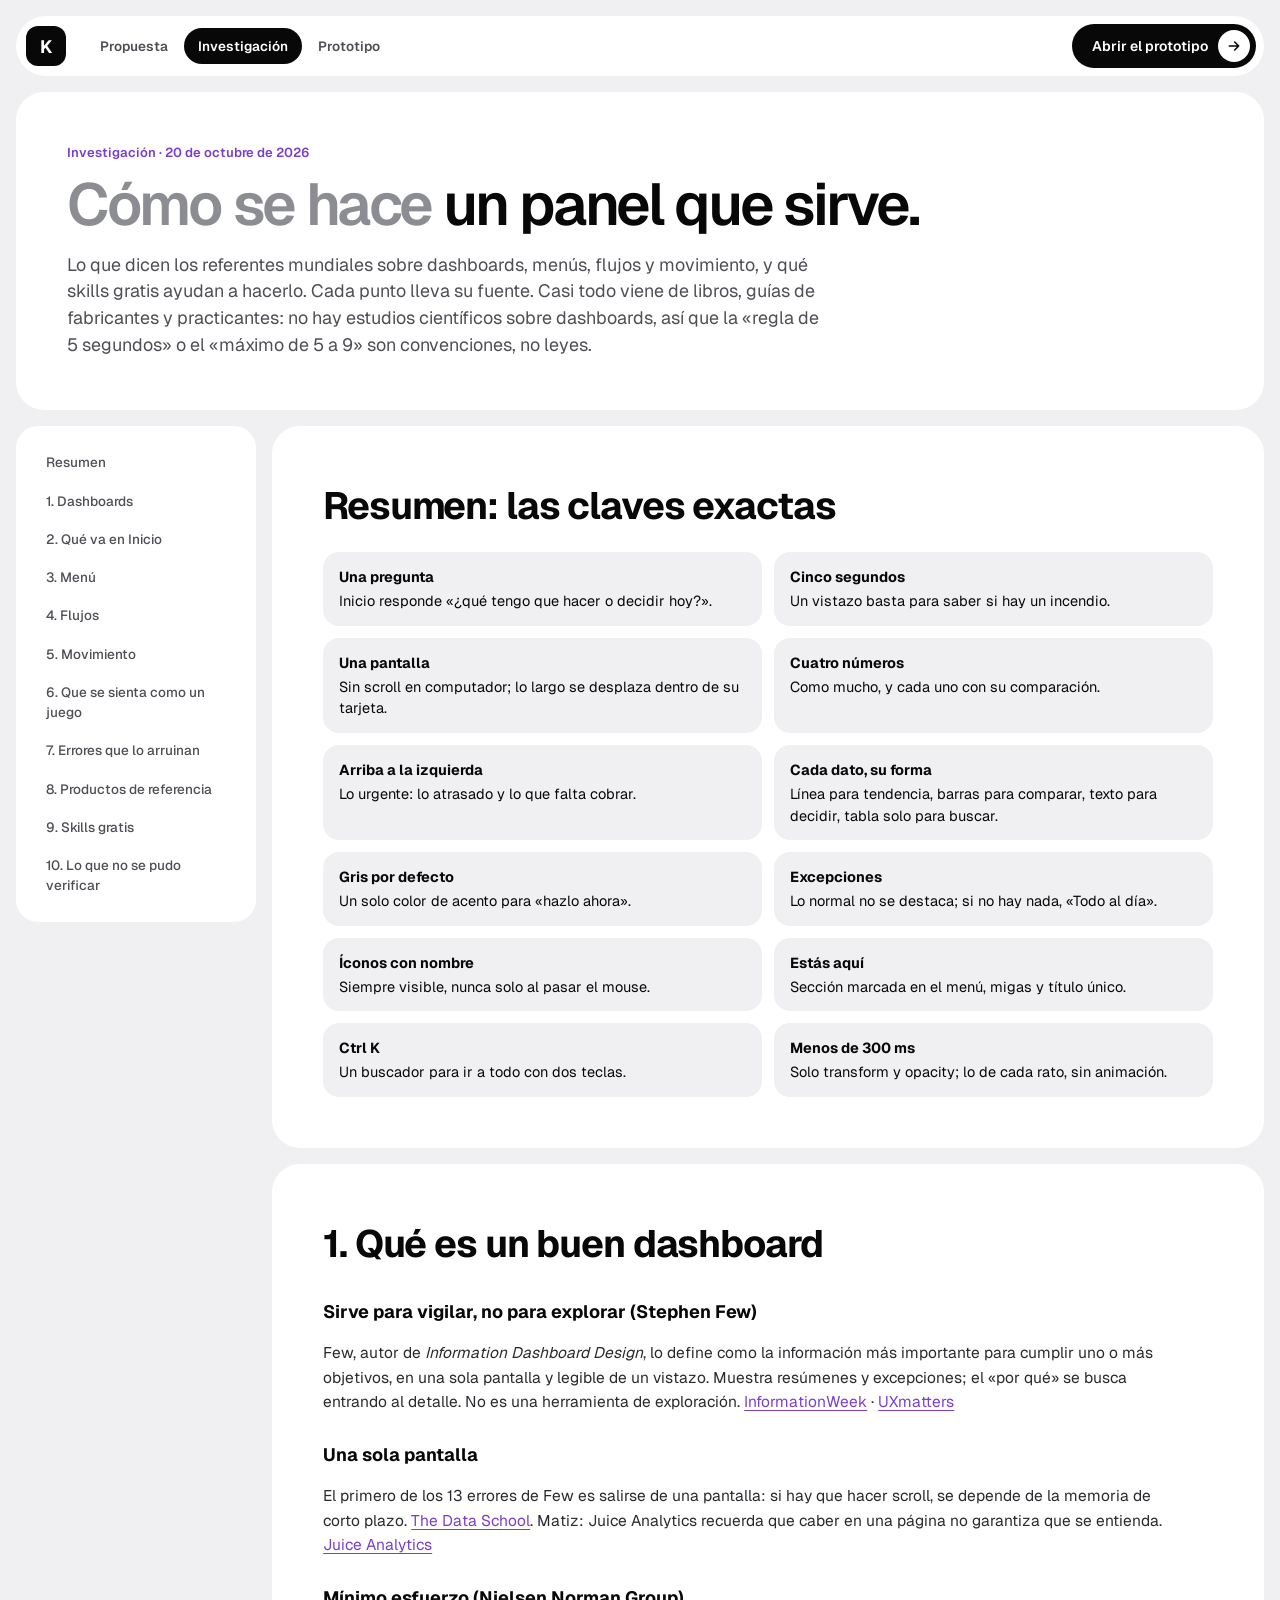
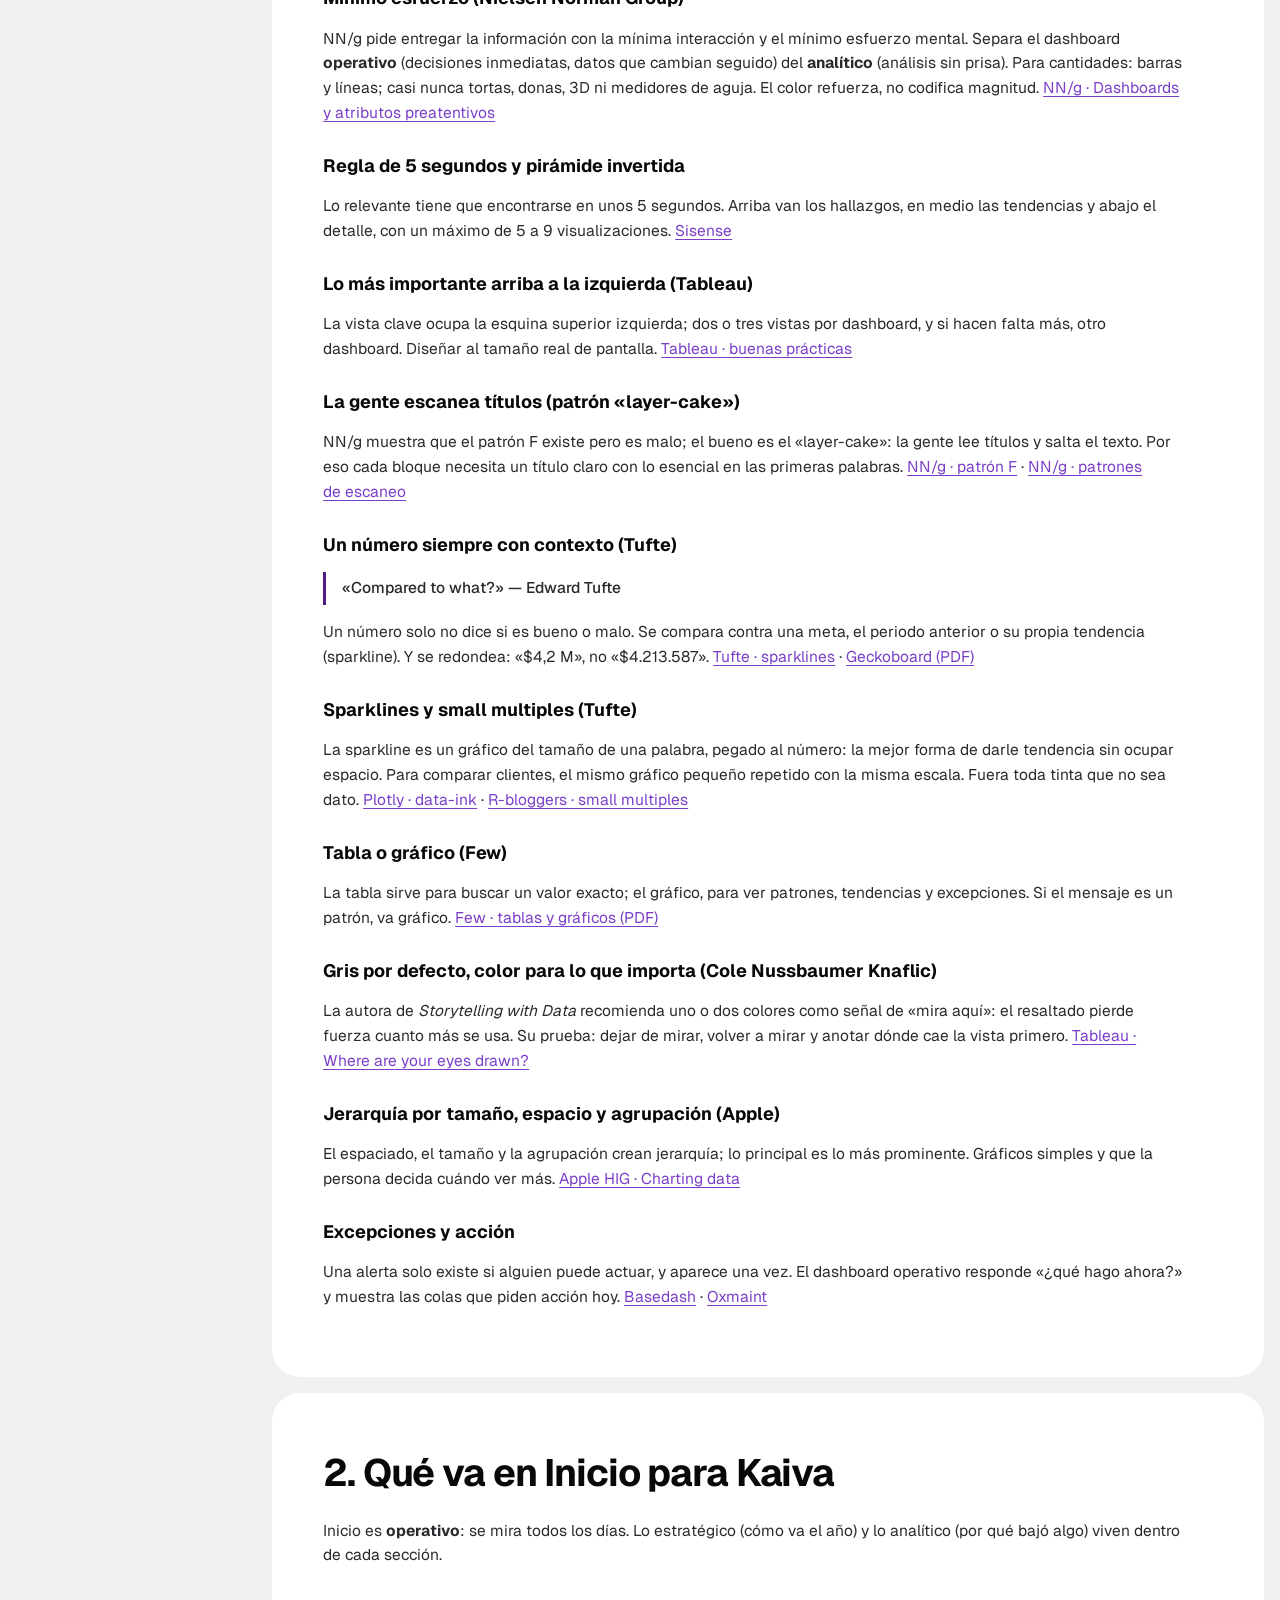
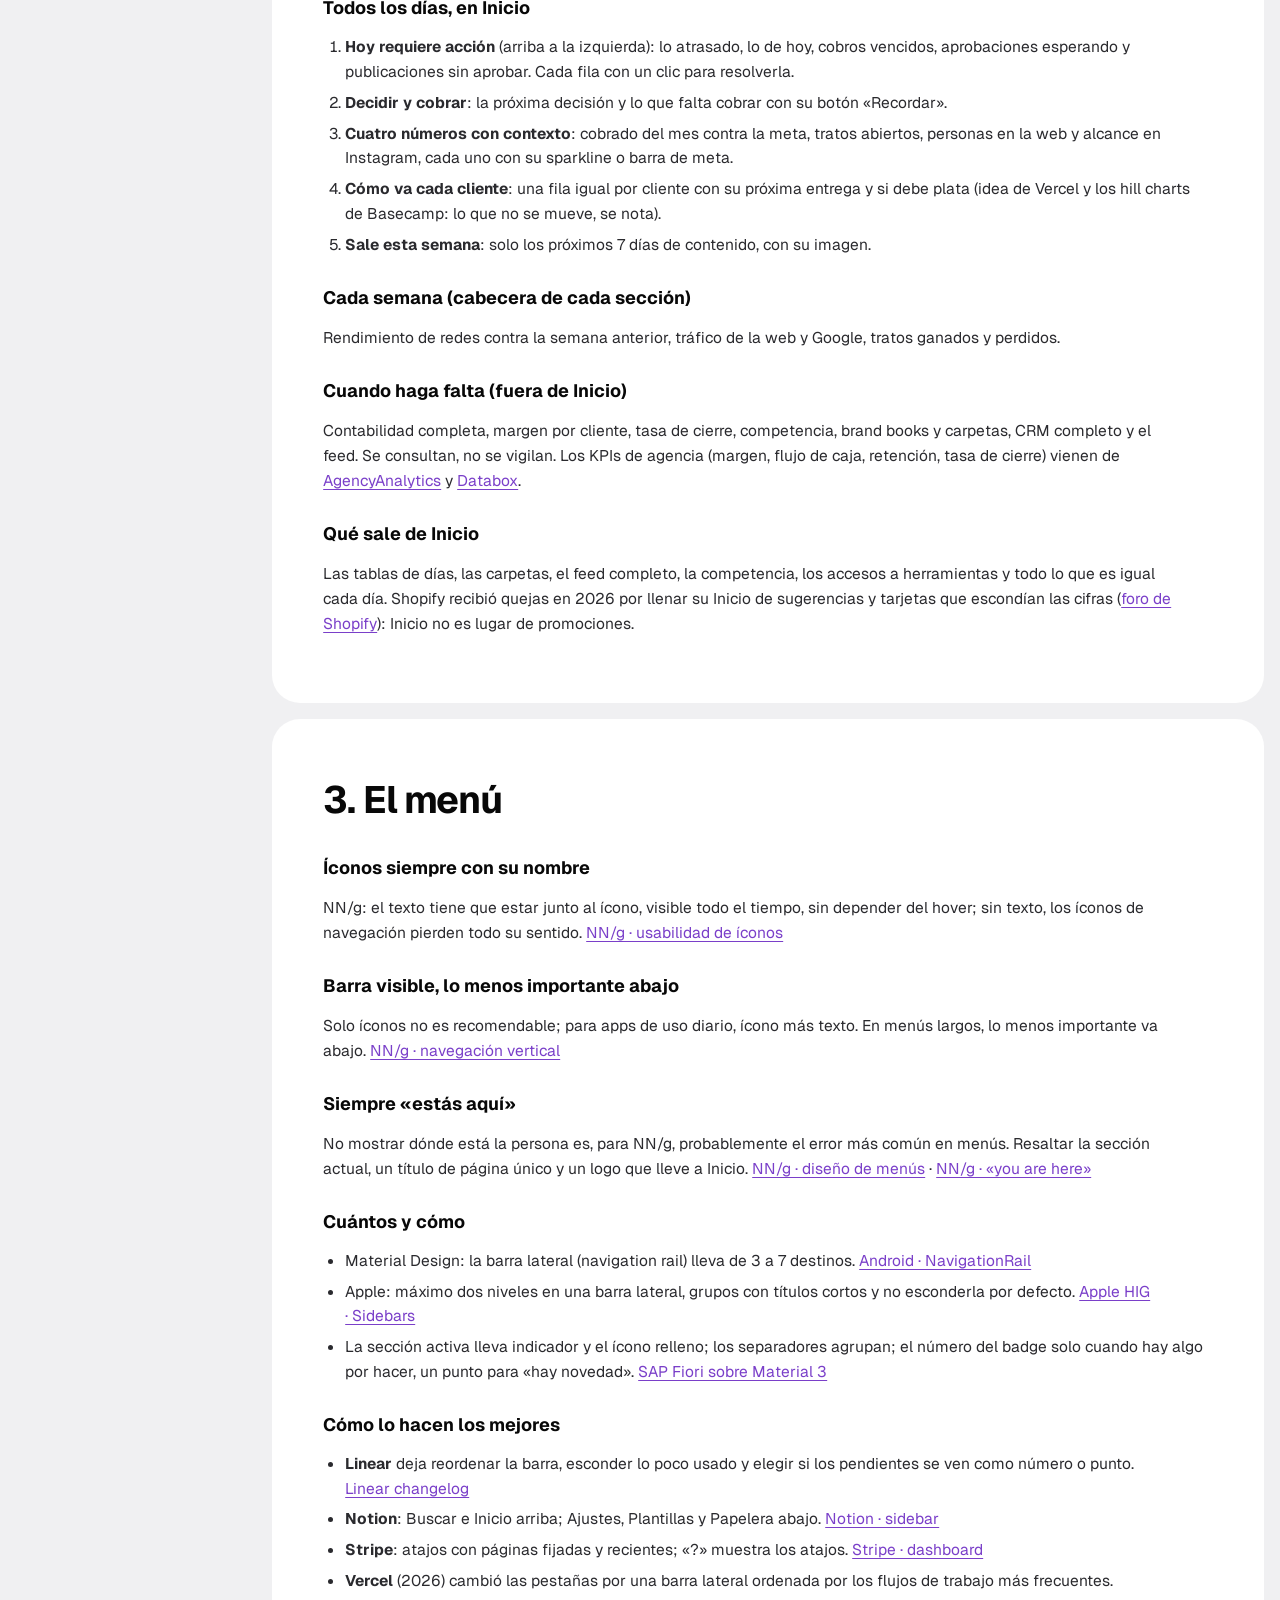
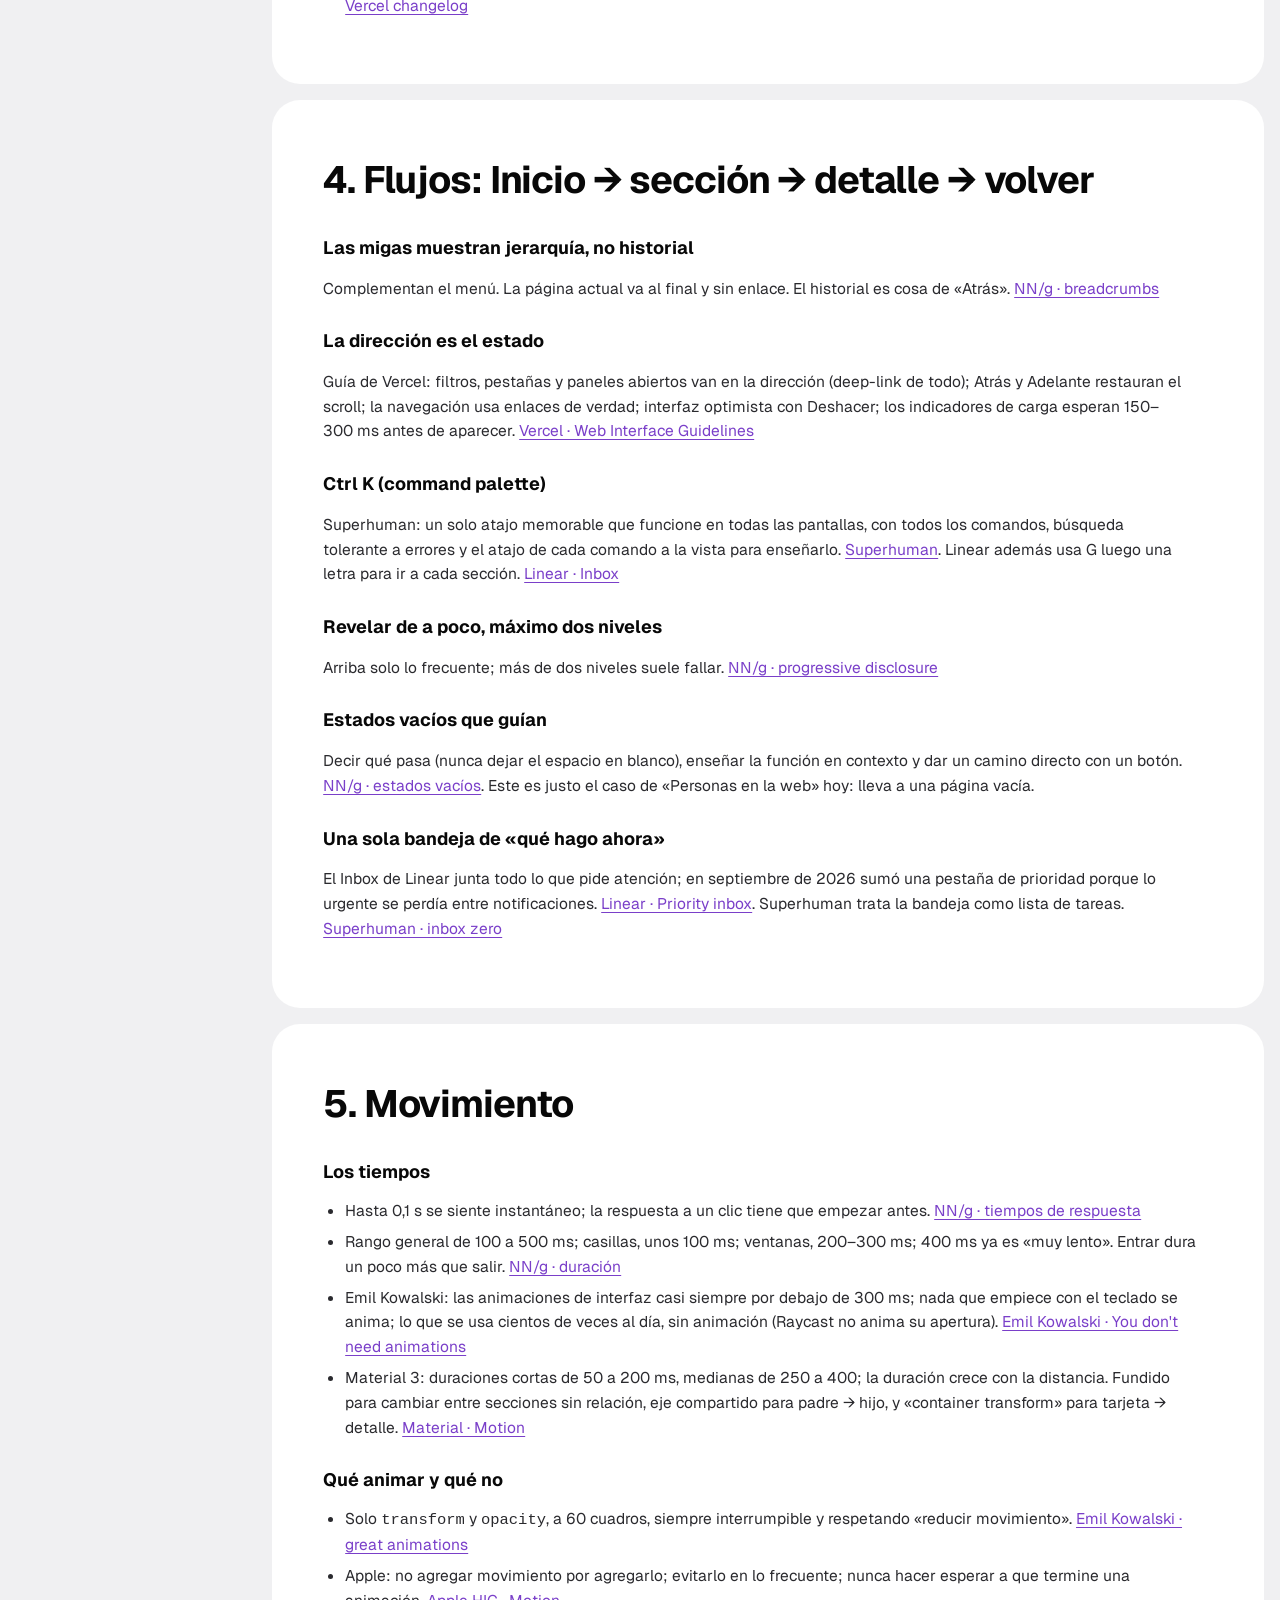
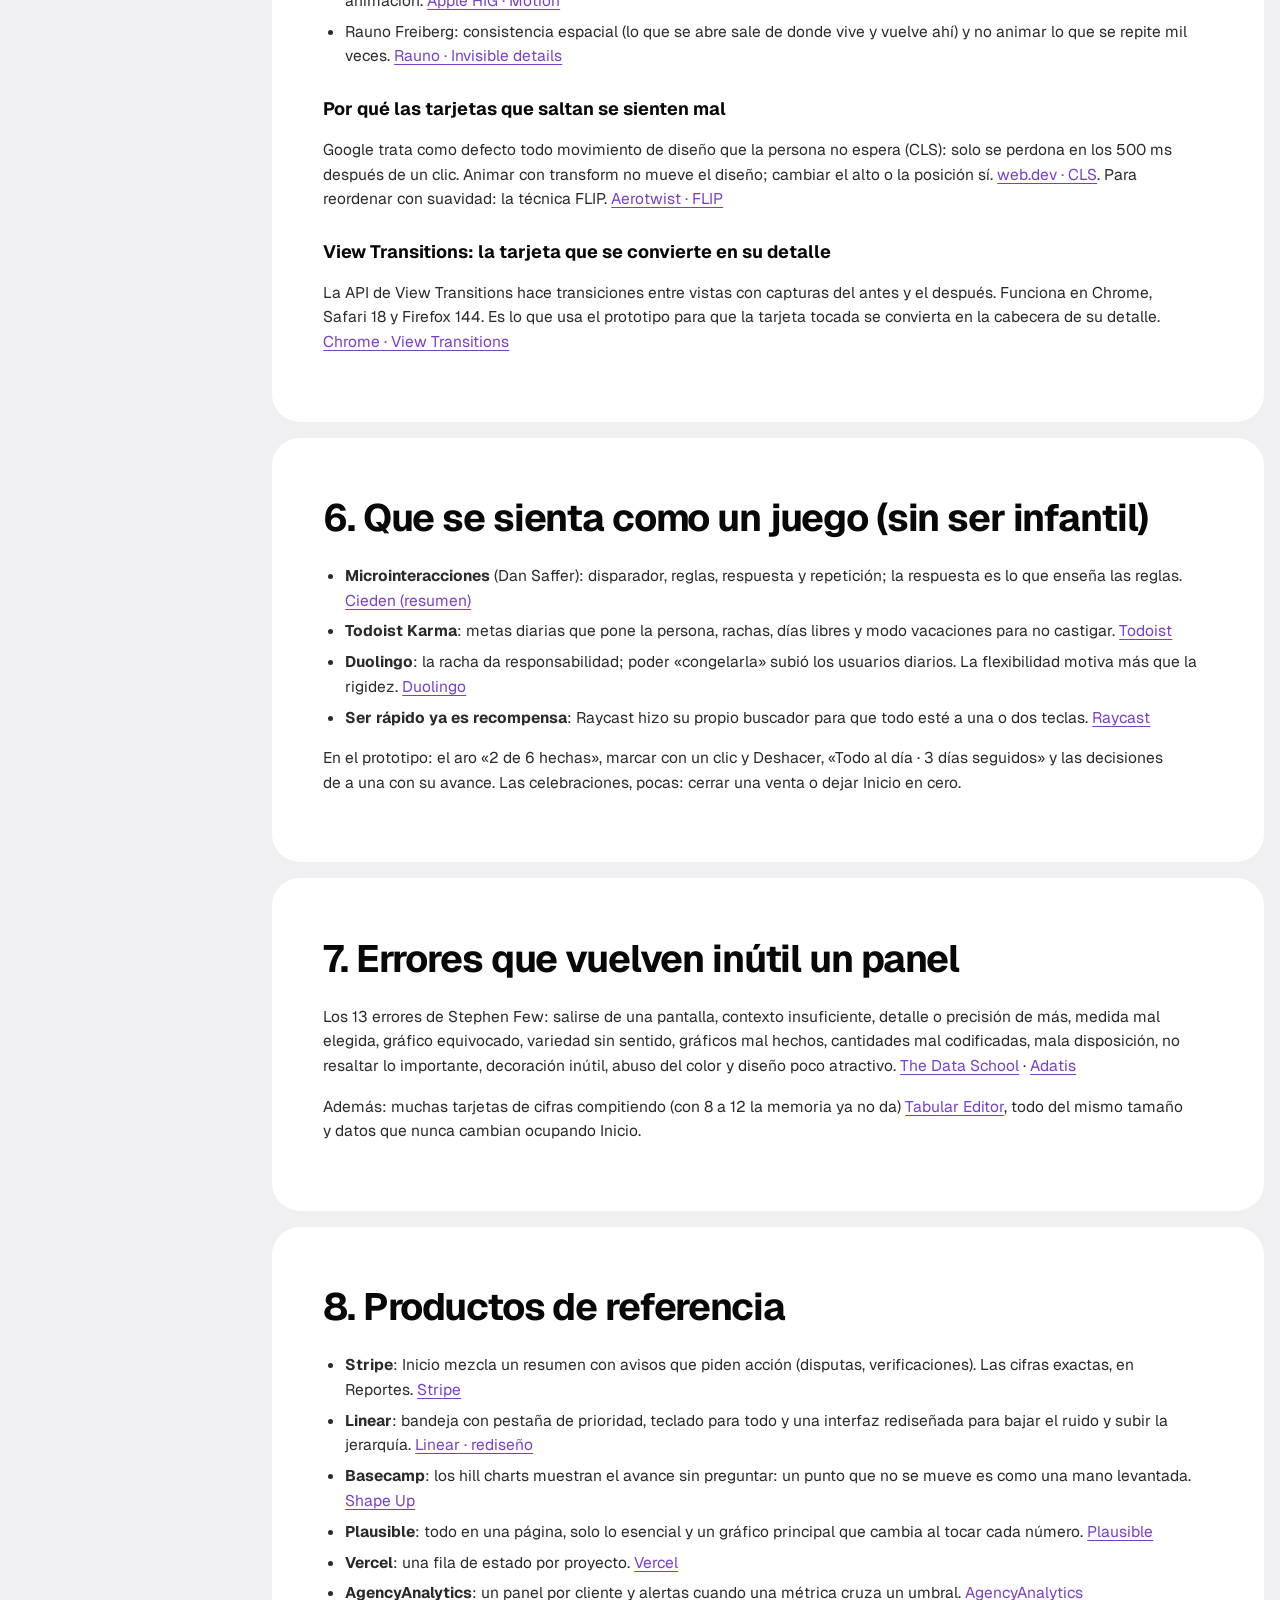
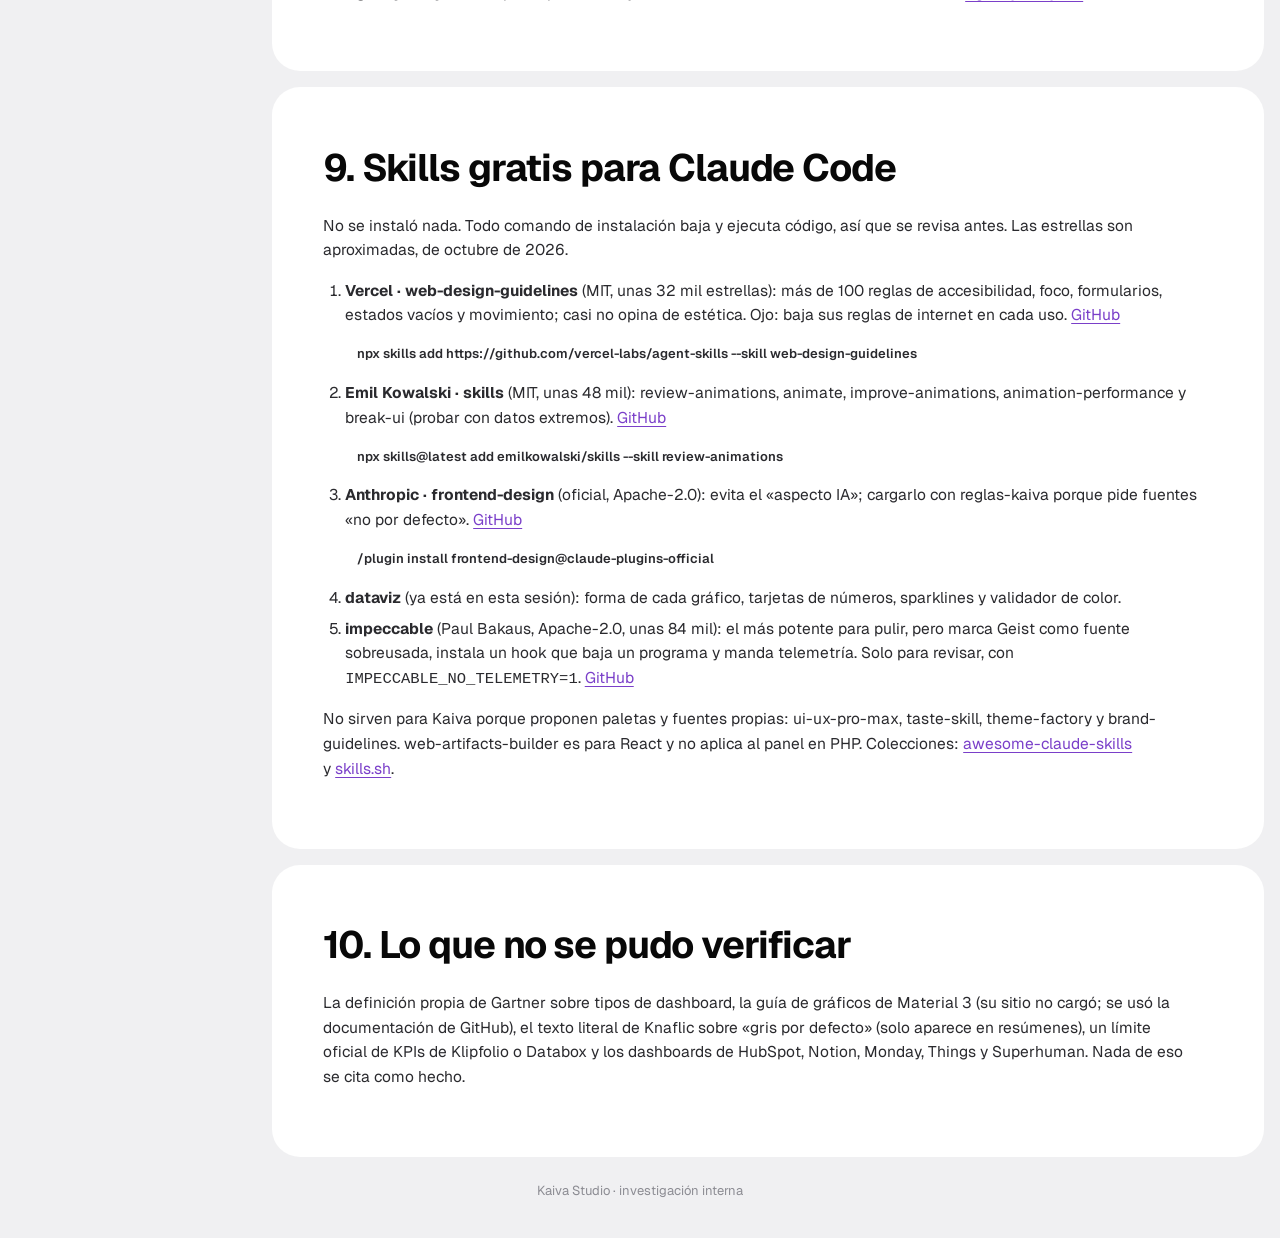
==== investigacion.html @ c80a416e "Propuesta de Kaiva OS: jerarquía, menú, flujos, movimiento e investigación Co-Authored-By: Claude Op" ====
<!doctype html>
<html lang="es">
<head>
<meta charset="utf-8">
<meta name="viewport" content="width=device-width, initial-scale=1">
<title>Kaiva OS · investigación</title>
<meta name="description" content="Qué dicen los mejores del mundo sobre dashboards, menús, flujos, movimiento y skills de diseño, aplicado a Kaiva OS.">
<link rel="preconnect" href="https://fonts.googleapis.com">
<link rel="preconnect" href="https://fonts.gstatic.com" crossorigin>
<link href="https://fonts.googleapis.com/css2?family=Geist:wght@400;500;600;700&display=swap" rel="stylesheet">
<link rel="stylesheet" href="assets/kaiva.css">
<link rel="stylesheet" href="assets/propuesta.css">
</head>
<body class="doc">
<div class="envoltura">
  <header class="barra-sup">
    <a class="k" href="index.html">K</a>
    <nav><a href="index.html">Propuesta</a><a class="activo" href="investigacion.html">Investigación</a><a href="app/">Prototipo</a></nav>
    <a class="pildora" href="app/">Abrir el prototipo<span class="circulo"><svg width="16" height="16" viewBox="0 0 24 24" fill="none" stroke="currentColor" stroke-width="2.4" stroke-linecap="round" stroke-linejoin="round"><path d="M5 12h14M13 6l6 6-6 6"/></svg></span></a>
  </header>

  <section class="seccion">
    <div class="sobre">Investigación · 20 de octubre de 2026</div>
    <h1 class="h-grande dos-tonos" style="font-size:clamp(34px,4.6vw,64px)"><span class="gris">Cómo se hace</span> un panel que sirve.</h1>
    <p class="bajada">Lo que dicen los referentes mundiales sobre dashboards, menús, flujos y movimiento, y qué skills gratis ayudan a hacerlo. Cada punto lleva su fuente. Casi todo viene de libros, guías de fabricantes y practicantes: no hay estudios científicos sobre dashboards, así que la «regla de 5 segundos» o el «máximo de 5 a 9» son convenciones, no leyes.</p>
  </section>

  <div class="doc-cuerpo">
    <nav class="indice">
      <a href="#resumen">Resumen</a>
      <a href="#dashboards">1. Dashboards</a>
      <a href="#inicio">2. Qué va en Inicio</a>
      <a href="#menu">3. Menú</a>
      <a href="#flujos">4. Flujos</a>
      <a href="#movimiento">5. Movimiento</a>
      <a href="#juego">6. Que se sienta como un juego</a>
      <a href="#errores">7. Errores que lo arruinan</a>
      <a href="#referentes">8. Productos de referencia</a>
      <a href="#skills">9. Skills gratis</a>
      <a href="#vacios">10. Lo que no se pudo verificar</a>
    </nav>

    <div class="articulo">
      <section class="seccion" id="resumen">
        <h2>Resumen: las claves exactas</h2>
        <div class="claves">
          <div class="clave"><b>Una pregunta</b>Inicio responde «¿qué tengo que hacer o decidir hoy?».</div>
          <div class="clave"><b>Cinco segundos</b>Un vistazo basta para saber si hay un incendio.</div>
          <div class="clave"><b>Una pantalla</b>Sin scroll en computador; lo largo se desplaza dentro de su tarjeta.</div>
          <div class="clave"><b>Cuatro números</b>Como mucho, y cada uno con su comparación.</div>
          <div class="clave"><b>Arriba a la izquierda</b>Lo urgente: lo atrasado y lo que falta cobrar.</div>
          <div class="clave"><b>Cada dato, su forma</b>Línea para tendencia, barras para comparar, texto para decidir, tabla solo para buscar.</div>
          <div class="clave"><b>Gris por defecto</b>Un solo color de acento para «hazlo ahora».</div>
          <div class="clave"><b>Excepciones</b>Lo normal no se destaca; si no hay nada, «Todo al día».</div>
          <div class="clave"><b>Íconos con nombre</b>Siempre visible, nunca solo al pasar el mouse.</div>
          <div class="clave"><b>Estás aquí</b>Sección marcada en el menú, migas y título único.</div>
          <div class="clave"><b>Ctrl K</b>Un buscador para ir a todo con dos teclas.</div>
          <div class="clave"><b>Menos de 300 ms</b>Solo transform y opacity; lo de cada rato, sin animación.</div>
        </div>
      </section>

      <section class="seccion" id="dashboards">
        <h2>1. Qué es un buen dashboard</h2>
        <h3>Sirve para vigilar, no para explorar (Stephen Few)</h3>
        <p>Few, autor de <i>Information Dashboard Design</i>, lo define como la información más importante para cumplir uno o más objetivos, en una sola pantalla y legible de un vistazo. Muestra resúmenes y excepciones; el «por qué» se busca entrando al detalle. No es una herramienta de exploración. <a href="https://www.informationweek.com/data-management/dashboard-confusion">InformationWeek</a> · <a href="https://uxmatters.com/mt/archives/2007/04/book-review-information-dashboard-design.php">UXmatters</a></p>
        <h3>Una sola pantalla</h3>
        <p>El primero de los 13 errores de Few es salirse de una pantalla: si hay que hacer scroll, se depende de la memoria de corto plazo. <a href="https://www.thedataschool.co.uk/anh-vu/are-you-making-these-13-dashboard-design-mistakes/">The Data School</a>. Matiz: Juice Analytics recuerda que caber en una página no garantiza que se entienda. <a href="https://www.juiceanalytics.com/writing/breaking-free-one-page-dashboard-rule">Juice Analytics</a></p>
        <h3>Mínimo esfuerzo (Nielsen Norman Group)</h3>
        <p>NN/g pide entregar la información con la mínima interacción y el mínimo esfuerzo mental. Separa el dashboard <b>operativo</b> (decisiones inmediatas, datos que cambian seguido) del <b>analítico</b> (análisis sin prisa). Para cantidades: barras y líneas; casi nunca tortas, donas, 3D ni medidores de aguja. El color refuerza, no codifica magnitud. <a href="https://www.nngroup.com/articles/dashboards-preattentive/">NN/g · Dashboards y atributos preatentivos</a></p>
        <h3>Regla de 5 segundos y pirámide invertida</h3>
        <p>Lo relevante tiene que encontrarse en unos 5 segundos. Arriba van los hallazgos, en medio las tendencias y abajo el detalle, con un máximo de 5 a 9 visualizaciones. <a href="https://sisense.com/blog/4-design-principles-creating-better-dashboards">Sisense</a></p>
        <h3>Lo más importante arriba a la izquierda (Tableau)</h3>
        <p>La vista clave ocupa la esquina superior izquierda; dos o tres vistas por dashboard, y si hacen falta más, otro dashboard. Diseñar al tamaño real de pantalla. <a href="https://help.tableau.com/current/pro/desktop/en-us/dashboards_best_practices.htm">Tableau · buenas prácticas</a></p>
        <h3>La gente escanea títulos (patrón «layer-cake»)</h3>
        <p>NN/g muestra que el patrón F existe pero es malo; el bueno es el «layer-cake»: la gente lee títulos y salta el texto. Por eso cada bloque necesita un título claro con lo esencial en las primeras palabras. <a href="https://nngroup.com/articles/f-shaped-pattern-reading-web-content/">NN/g · patrón F</a> · <a href="https://nngroup.com/articles/text-scanning-patterns-eyetracking/">NN/g · patrones de escaneo</a></p>
        <h3>Un número siempre con contexto (Tufte)</h3>
        <p class="cita">«Compared to what?» — Edward Tufte</p>
        <p>Un número solo no dice si es bueno o malo. Se compara contra una meta, el periodo anterior o su propia tendencia (sparkline). Y se redondea: «$4,2 M», no «$4.213.587». <a href="https://www.edwardtufte.com/notebook/sparkline-theory-and-practice-edward-tufte/">Tufte · sparklines</a> · <a href="https://www.geckoboard.com/uploads/geckoboard-dashboard-design-and-build-a-great-dashboard.pdf">Geckoboard (PDF)</a></p>
        <h3>Sparklines y small multiples (Tufte)</h3>
        <p>La sparkline es un gráfico del tamaño de una palabra, pegado al número: la mejor forma de darle tendencia sin ocupar espacio. Para comparar clientes, el mismo gráfico pequeño repetido con la misma escala. Fuera toda tinta que no sea dato. <a href="https://medium.com/plotly/above-all-else-show-the-data-1b8bbf05c2ae">Plotly · data-ink</a> · <a href="https://www.r-bloggers.com/why-you-should-master-the-small-multiple-chart/">R-bloggers · small multiples</a></p>
        <h3>Tabla o gráfico (Few)</h3>
        <p>La tabla sirve para buscar un valor exacto; el gráfico, para ver patrones, tendencias y excepciones. Si el mensaje es un patrón, va gráfico. <a href="https://www.southeast.edu/about/files/designing-effective-tables-charts-201206.pdf">Few · tablas y gráficos (PDF)</a></p>
        <h3>Gris por defecto, color para lo que importa (Cole Nussbaumer Knaflic)</h3>
        <p>La autora de <i>Storytelling with Data</i> recomienda uno o dos colores como señal de «mira aquí»: el resaltado pierde fuerza cuanto más se usa. Su prueba: dejar de mirar, volver a mirar y anotar dónde cae la vista primero. <a href="https://www.tableau.com/blog/where-are-your-eyes-drawn-45392">Tableau · Where are your eyes drawn?</a></p>
        <h3>Jerarquía por tamaño, espacio y agrupación (Apple)</h3>
        <p>El espaciado, el tamaño y la agrupación crean jerarquía; lo principal es lo más prominente. Gráficos simples y que la persona decida cuándo ver más. <a href="https://developer.apple.com/design/human-interface-guidelines/charting-data">Apple HIG · Charting data</a></p>
        <h3>Excepciones y acción</h3>
        <p>Una alerta solo existe si alguien puede actuar, y aparece una vez. El dashboard operativo responde «¿qué hago ahora?» y muestra las colas que piden acción hoy. <a href="https://www.basedash.com/blog/operational-dashboards-vs-analytical-dashboards-how-to-design-each">Basedash</a> · <a href="https://oxmaint.com/industries/facility-management/fm-dashboard-alert-design-push-silence">Oxmaint</a></p>
      </section>

      <section class="seccion" id="inicio">
        <h2>2. Qué va en Inicio para Kaiva</h2>
        <p>Inicio es <b>operativo</b>: se mira todos los días. Lo estratégico (cómo va el año) y lo analítico (por qué bajó algo) viven dentro de cada sección.</p>
        <h3>Todos los días, en Inicio</h3>
        <ol>
          <li><b>Hoy requiere acción</b> (arriba a la izquierda): lo atrasado, lo de hoy, cobros vencidos, aprobaciones esperando y publicaciones sin aprobar. Cada fila con un clic para resolverla.</li>
          <li><b>Decidir y cobrar</b>: la próxima decisión y lo que falta cobrar con su botón «Recordar».</li>
          <li><b>Cuatro números con contexto</b>: cobrado del mes contra la meta, tratos abiertos, personas en la web y alcance en Instagram, cada uno con su sparkline o barra de meta.</li>
          <li><b>Cómo va cada cliente</b>: una fila igual por cliente con su próxima entrega y si debe plata (idea de Vercel y los hill charts de Basecamp: lo que no se mueve, se nota).</li>
          <li><b>Sale esta semana</b>: solo los próximos 7 días de contenido, con su imagen.</li>
        </ol>
        <h3>Cada semana (cabecera de cada sección)</h3>
        <p>Rendimiento de redes contra la semana anterior, tráfico de la web y Google, tratos ganados y perdidos.</p>
        <h3>Cuando haga falta (fuera de Inicio)</h3>
        <p>Contabilidad completa, margen por cliente, tasa de cierre, competencia, brand books y carpetas, CRM completo y el feed. Se consultan, no se vigilan. Los KPIs de agencia (margen, flujo de caja, retención, tasa de cierre) vienen de <a href="https://agencyanalytics.com/blog/agency-metrics-kpis-profitability-growth">AgencyAnalytics</a> y <a href="https://databox.com/marketing-agency-kpis">Databox</a>.</p>
        <h3>Qué sale de Inicio</h3>
        <p>Las tablas de días, las carpetas, el feed completo, la competencia, los accesos a herramientas y todo lo que es igual cada día. Shopify recibió quejas en 2026 por llenar su Inicio de sugerencias y tarjetas que escondían las cifras (<a href="https://community.shopify.com/t/what-s-up-with-the-admin-hime-page/632251">foro de Shopify</a>): Inicio no es lugar de promociones.</p>
      </section>

      <section class="seccion" id="menu">
        <h2>3. El menú</h2>
        <h3>Íconos siempre con su nombre</h3>
        <p>NN/g: el texto tiene que estar junto al ícono, visible todo el tiempo, sin depender del hover; sin texto, los íconos de navegación pierden todo su sentido. <a href="https://www.nngroup.com/articles/icon-usability/">NN/g · usabilidad de íconos</a></p>
        <h3>Barra visible, lo menos importante abajo</h3>
        <p>Solo íconos no es recomendable; para apps de uso diario, ícono más texto. En menús largos, lo menos importante va abajo. <a href="https://www.nngroup.com/articles/vertical-nav/">NN/g · navegación vertical</a></p>
        <h3>Siempre «estás aquí»</h3>
        <p>No mostrar dónde está la persona es, para NN/g, probablemente el error más común en menús. Resaltar la sección actual, un título de página único y un logo que lleve a Inicio. <a href="https://www.nngroup.com/articles/menu-design/">NN/g · diseño de menús</a> · <a href="https://www.nngroup.com/articles/navigation-you-are-here/">NN/g · «you are here»</a></p>
        <h3>Cuántos y cómo</h3>
        <ul>
          <li>Material Design: la barra lateral (navigation rail) lleva de 3 a 7 destinos. <a href="https://developer.android.com/reference/kotlin/androidx/compose/material3/NavigationRail.composable">Android · NavigationRail</a></li>
          <li>Apple: máximo dos niveles en una barra lateral, grupos con títulos cortos y no esconderla por defecto. <a href="https://developer.apple.com/design/human-interface-guidelines/sidebars">Apple HIG · Sidebars</a></li>
          <li>La sección activa lleva indicador y el ícono relleno; los separadores agrupan; el número del badge solo cuando hay algo por hacer, un punto para «hay novedad». <a href="https://www.sap.com/design-system/fiori-design-android/v25-4/components/m3-standard-components/navigation-drawer/usage">SAP Fiori sobre Material 3</a></li>
        </ul>
        <h3>Cómo lo hacen los mejores</h3>
        <ul>
          <li><b>Linear</b> deja reordenar la barra, esconder lo poco usado y elegir si los pendientes se ven como número o punto. <a href="https://linear.app/changelog/2024-12-18-personalized-sidebar">Linear changelog</a></li>
          <li><b>Notion</b>: Buscar e Inicio arriba; Ajustes, Plantillas y Papelera abajo. <a href="https://www.notion.com/help/navigate-with-the-sidebar">Notion · sidebar</a></li>
          <li><b>Stripe</b>: atajos con páginas fijadas y recientes; «?» muestra los atajos. <a href="https://docs.stripe.com/dashboard/basics">Stripe · dashboard</a></li>
          <li><b>Vercel</b> (2026) cambió las pestañas por una barra lateral ordenada por los flujos de trabajo más frecuentes. <a href="https://vercel.com/changelog/dashboard-navigation-redesign-rollout">Vercel changelog</a></li>
        </ul>
      </section>

      <section class="seccion" id="flujos">
        <h2>4. Flujos: Inicio → sección → detalle → volver</h2>
        <h3>Las migas muestran jerarquía, no historial</h3>
        <p>Complementan el menú. La página actual va al final y sin enlace. El historial es cosa de «Atrás». <a href="https://www.nngroup.com/articles/breadcrumbs/">NN/g · breadcrumbs</a></p>
        <h3>La dirección es el estado</h3>
        <p>Guía de Vercel: filtros, pestañas y paneles abiertos van en la dirección (deep-link de todo); Atrás y Adelante restauran el scroll; la navegación usa enlaces de verdad; interfaz optimista con Deshacer; los indicadores de carga esperan 150–300 ms antes de aparecer. <a href="https://vercel.com/design/guidelines">Vercel · Web Interface Guidelines</a></p>
        <h3>Ctrl K (command palette)</h3>
        <p>Superhuman: un solo atajo memorable que funcione en todas las pantallas, con todos los comandos, búsqueda tolerante a errores y el atajo de cada comando a la vista para enseñarlo. <a href="https://blog.superhuman.com/how-to-build-a-remarkable-command-palette/">Superhuman</a>. Linear además usa G luego una letra para ir a cada sección. <a href="https://linear.app/docs/inbox">Linear · Inbox</a></p>
        <h3>Revelar de a poco, máximo dos niveles</h3>
        <p>Arriba solo lo frecuente; más de dos niveles suele fallar. <a href="https://www.nngroup.com/articles/progressive-disclosure/">NN/g · progressive disclosure</a></p>
        <h3>Estados vacíos que guían</h3>
        <p>Decir qué pasa (nunca dejar el espacio en blanco), enseñar la función en contexto y dar un camino directo con un botón. <a href="https://www.nngroup.com/articles/empty-state-interface-design/">NN/g · estados vacíos</a>. Este es justo el caso de «Personas en la web» hoy: lleva a una página vacía.</p>
        <h3>Una sola bandeja de «qué hago ahora»</h3>
        <p>El Inbox de Linear junta todo lo que pide atención; en septiembre de 2026 sumó una pestaña de prioridad porque lo urgente se perdía entre notificaciones. <a href="https://linear.app/changelog/2026-09-03-priority-inbox">Linear · Priority inbox</a>. Superhuman trata la bandeja como lista de tareas. <a href="https://blog.superhuman.com/inbox-zero-in-7-steps/">Superhuman · inbox zero</a></p>
      </section>

      <section class="seccion" id="movimiento">
        <h2>5. Movimiento</h2>
        <h3>Los tiempos</h3>
        <ul>
          <li>Hasta 0,1 s se siente instantáneo; la respuesta a un clic tiene que empezar antes. <a href="https://www.nngroup.com/articles/response-times-3-important-limits/">NN/g · tiempos de respuesta</a></li>
          <li>Rango general de 100 a 500 ms; casillas, unos 100 ms; ventanas, 200–300 ms; 400 ms ya es «muy lento». Entrar dura un poco más que salir. <a href="https://www.nngroup.com/articles/animation-duration/">NN/g · duración</a></li>
          <li>Emil Kowalski: las animaciones de interfaz casi siempre por debajo de 300 ms; nada que empiece con el teclado se anima; lo que se usa cientos de veces al día, sin animación (Raycast no anima su apertura). <a href="https://emilkowal.ski/ui/you-dont-need-animations">Emil Kowalski · You don't need animations</a></li>
          <li>Material 3: duraciones cortas de 50 a 200 ms, medianas de 250 a 400; la duración crece con la distancia. Fundido para cambiar entre secciones sin relación, eje compartido para padre → hijo, y «container transform» para tarjeta → detalle. <a href="https://github.com/material-components/material-components-android/blob/master/docs/theming/Motion.md">Material · Motion</a></li>
        </ul>
        <h3>Qué animar y qué no</h3>
        <ul>
          <li>Solo <code>transform</code> y <code>opacity</code>, a 60 cuadros, siempre interrumpible y respetando «reducir movimiento». <a href="https://emilkowal.ski/ui/great-animations">Emil Kowalski · great animations</a></li>
          <li>Apple: no agregar movimiento por agregarlo; evitarlo en lo frecuente; nunca hacer esperar a que termine una animación. <a href="https://developer.apple.com/design/human-interface-guidelines/motion">Apple HIG · Motion</a></li>
          <li>Rauno Freiberg: consistencia espacial (lo que se abre sale de donde vive y vuelve ahí) y no animar lo que se repite mil veces. <a href="https://rauno.me/craft/interaction-design">Rauno · Invisible details</a></li>
        </ul>
        <h3>Por qué las tarjetas que saltan se sienten mal</h3>
        <p>Google trata como defecto todo movimiento de diseño que la persona no espera (CLS): solo se perdona en los 500 ms después de un clic. Animar con transform no mueve el diseño; cambiar el alto o la posición sí. <a href="https://web.dev/articles/cls">web.dev · CLS</a>. Para reordenar con suavidad: la técnica FLIP. <a href="https://aerotwist.com/blog/flip-your-animations/">Aerotwist · FLIP</a></p>
        <h3>View Transitions: la tarjeta que se convierte en su detalle</h3>
        <p>La API de View Transitions hace transiciones entre vistas con capturas del antes y el después. Funciona en Chrome, Safari 18 y Firefox 144. Es lo que usa el prototipo para que la tarjeta tocada se convierta en la cabecera de su detalle. <a href="https://developer.chrome.com/docs/web-platform/view-transitions">Chrome · View Transitions</a></p>
      </section>

      <section class="seccion" id="juego">
        <h2>6. Que se sienta como un juego (sin ser infantil)</h2>
        <ul>
          <li><b>Microinteracciones</b> (Dan Saffer): disparador, reglas, respuesta y repetición; la respuesta es lo que enseña las reglas. <a href="https://cieden.com/book/sub-atomic/microinteractions/structure-of-microinteractions">Cieden (resumen)</a></li>
          <li><b>Todoist Karma</b>: metas diarias que pone la persona, rachas, días libres y modo vacaciones para no castigar. <a href="https://todoist.com/help/articles/introduction-to-karma">Todoist</a></li>
          <li><b>Duolingo</b>: la racha da responsabilidad; poder «congelarla» subió los usuarios diarios. La flexibilidad motiva más que la rigidez. <a href="https://blog.duolingo.com/how-duolingo-streak-builds-habit">Duolingo</a></li>
          <li><b>Ser rápido ya es recompensa</b>: Raycast hizo su propio buscador para que todo esté a una o dos teclas. <a href="https://raycast.com/blog/the-new-raycast">Raycast</a></li>
        </ul>
        <p>En el prototipo: el aro «2 de 6 hechas», marcar con un clic y Deshacer, «Todo al día · 3 días seguidos» y las decisiones de a una con su avance. Las celebraciones, pocas: cerrar una venta o dejar Inicio en cero.</p>
      </section>

      <section class="seccion" id="errores">
        <h2>7. Errores que vuelven inútil un panel</h2>
        <p>Los 13 errores de Stephen Few: salirse de una pantalla, contexto insuficiente, detalle o precisión de más, medida mal elegida, gráfico equivocado, variedad sin sentido, gráficos mal hechos, cantidades mal codificadas, mala disposición, no resaltar lo importante, decoración inútil, abuso del color y diseño poco atractivo. <a href="https://www.thedataschool.co.uk/anh-vu/are-you-making-these-13-dashboard-design-mistakes-part-2">The Data School</a> · <a href="https://adatis.co.uk/great-dashboard-design/">Adatis</a></p>
        <p>Además: muchas tarjetas de cifras compitiendo (con 8 a 12 la memoria ya no da) <a href="https://tabulareditor.com/blog/kpi-card-best-practices-dashboard-design">Tabular Editor</a>, todo del mismo tamaño y datos que nunca cambian ocupando Inicio.</p>
      </section>

      <section class="seccion" id="referentes">
        <h2>8. Productos de referencia</h2>
        <ul>
          <li><b>Stripe</b>: Inicio mezcla un resumen con avisos que piden acción (disputas, verificaciones). Las cifras exactas, en Reportes. <a href="https://docs.stripe.com/dashboard/basics">Stripe</a></li>
          <li><b>Linear</b>: bandeja con pestaña de prioridad, teclado para todo y una interfaz rediseñada para bajar el ruido y subir la jerarquía. <a href="https://linear.app/now/how-we-redesigned-the-linear-ui">Linear · rediseño</a></li>
          <li><b>Basecamp</b>: los hill charts muestran el avance sin preguntar: un punto que no se mueve es como una mano levantada. <a href="https://basecamp.com/shapeup/3.4-chapter-13">Shape Up</a></li>
          <li><b>Plausible</b>: todo en una página, solo lo esencial y un gráfico principal que cambia al tocar cada número. <a href="https://docs.plausible.io/guided-tour">Plausible</a></li>
          <li><b>Vercel</b>: una fila de estado por proyecto. <a href="https://vercel.com/blog/dashboard-redesign">Vercel</a></li>
          <li><b>AgencyAnalytics</b>: un panel por cliente y alertas cuando una métrica cruza un umbral. <a href="https://agencyanalytics.com/feature/alerts">AgencyAnalytics</a></li>
        </ul>
      </section>

      <section class="seccion" id="skills">
        <h2>9. Skills gratis para Claude Code</h2>
        <p>No se instaló nada. Todo comando de instalación baja y ejecuta código, así que se revisa antes. Las estrellas son aproximadas, de octubre de 2026.</p>
        <ol>
          <li><b>Vercel · web-design-guidelines</b> (MIT, unas 32 mil estrellas): más de 100 reglas de accesibilidad, foco, formularios, estados vacíos y movimiento; casi no opina de estética. Ojo: baja sus reglas de internet en cada uso. <a href="https://github.com/vercel-labs/agent-skills">GitHub</a><span class="cmd" style="margin-top:6px">npx skills add https://github.com/vercel-labs/agent-skills --skill web-design-guidelines</span></li>
          <li><b>Emil Kowalski · skills</b> (MIT, unas 48 mil): review-animations, animate, improve-animations, animation-performance y break-ui (probar con datos extremos). <a href="https://github.com/emilkowalski/skills">GitHub</a><span class="cmd" style="margin-top:6px">npx skills@latest add emilkowalski/skills --skill review-animations</span></li>
          <li><b>Anthropic · frontend-design</b> (oficial, Apache-2.0): evita el «aspecto IA»; cargarlo con reglas-kaiva porque pide fuentes «no por defecto». <a href="https://github.com/anthropics/claude-plugins-official">GitHub</a><span class="cmd" style="margin-top:6px">/plugin install frontend-design@claude-plugins-official</span></li>
          <li><b>dataviz</b> (ya está en esta sesión): forma de cada gráfico, tarjetas de números, sparklines y validador de color.</li>
          <li><b>impeccable</b> (Paul Bakaus, Apache-2.0, unas 84 mil): el más potente para pulir, pero marca Geist como fuente sobreusada, instala un hook que baja un programa y manda telemetría. Solo para revisar, con <code>IMPECCABLE_NO_TELEMETRY=1</code>. <a href="https://github.com/pbakaus/impeccable">GitHub</a></li>
        </ol>
        <p>No sirven para Kaiva porque proponen paletas y fuentes propias: ui-ux-pro-max, taste-skill, theme-factory y brand-guidelines. web-artifacts-builder es para React y no aplica al panel en PHP. Colecciones: <a href="https://github.com/ComposioHQ/awesome-claude-skills">awesome-claude-skills</a> y <a href="https://skills.sh">skills.sh</a>.</p>
      </section>

      <section class="seccion" id="vacios">
        <h2>10. Lo que no se pudo verificar</h2>
        <p>La definición propia de Gartner sobre tipos de dashboard, la guía de gráficos de Material 3 (su sitio no cargó; se usó la documentación de GitHub), el texto literal de Knaflic sobre «gris por defecto» (solo aparece en resúmenes), un límite oficial de KPIs de Klipfolio o Databox y los dashboards de HubSpot, Notion, Monday, Things y Superhuman. Nada de eso se cita como hecho.</p>
      </section>
    </div>
  </div>
  <p class="nota-f" style="text-align:center;margin:8px 0 24px">Kaiva Studio · investigación interna</p>
</div>
</body>
</html>
---- assets/kaiva.css ----
/* ============================================================================
   KAIVA OS · PROPUESTA (octubre de 2026)
   Tokens y piezas comunes. Reglas de la casa:
     · Solo Geist. Cero degradados. Sombras negras, difusas y solo al pasar.
     · 60 / 30 / 10: blanco y grises claros / negro / morado.
     · #7A3FC9 solo letra y líneas; rellenos morados en #4E1E86.
     · Una curva para todo; nada pasa de 300 ms; solo transform y opacity.
   ============================================================================ */

:root {
  --ink: #080808;
  --ink-2: #4E4E55;
  --ink-3: #8C8C93;
  --mist: #F0F0F2;
  --card: #FFFFFF;
  --line: #E6E6EA;
  --violet-text: #7A3FC9;
  --violet: #4E1E86;
  --violet-deep: #36115F;
  --violet-light: #A580D6;
  --violet-soft: #EFE9F7;

  /* Movimiento (investigación: Material 3, NN/g, Emil Kowalski) */
  --e-sale: cubic-bezier(.2, .8, .2, 1);      /* la curva de la casa (ease-out) */
  --e-va: cubic-bezier(.3, 0, 1, 1);          /* lo que se va */
  --t-toque: 100ms;    /* respuesta a un clic */
  --t-pasar: 150ms;    /* hover */
  --t-abrir: 220ms;    /* menús, paneles */
  --t-vista: 260ms;    /* tarjeta → detalle */

  --r-card: 22px;
  --gap: 16px;
  --sombra: 0 22px 40px -26px rgba(8, 8, 8, .4);
  --font: Geist, system-ui, -apple-system, "Segoe UI", sans-serif;
}

* { box-sizing: border-box; }
html, body { margin: 0; }
body {
  font-family: var(--font);
  font-size: 14px;
  line-height: 1.5;
  color: var(--ink);
  background: var(--mist);
  -webkit-font-smoothing: antialiased;
}
p, li { text-wrap: pretty; }
h1, h2, h3, h4 { text-wrap: balance; margin: 0; }
a { color: inherit; text-decoration: none; }
button { font: inherit; color: inherit; background: none; border: 0; padding: 0; cursor: pointer; }
img, svg { display: block; }

/* Títulos en dos tonos: la parte gris se enciende en morado al pasar */
.dos-tonos .gris { color: var(--ink-3); transition: color var(--t-pasar) var(--e-sale); }
.dos-tonos:hover .gris { color: var(--violet-text); }

/* Tarjeta base */
.tarjeta {
  background: var(--card);
  border-radius: var(--r-card);
  padding: 22px;
  position: relative;
  outline: 1px solid transparent;
  outline-offset: -1px;
  transition: outline-color var(--t-pasar) var(--e-sale), transform var(--t-pasar) var(--e-sale), box-shadow var(--t-pasar) var(--e-sale);
}
a.tarjeta:hover, .tarjeta.tocable:hover { outline-color: var(--violet-text); transform: translateY(-2px); box-shadow: var(--sombra); }
.tarjeta.negra { background: var(--ink); color: #fff; }
a.tarjeta.negra:hover, .tarjeta.negra.tocable:hover { outline-color: #fff; }
.tarjeta.morada { background: var(--violet); color: #fff; }
a.tarjeta.morada:hover { outline-color: #fff; }
.bloque { background: var(--mist); border-radius: 16px; padding: 14px 16px; }

.t-tarjeta { font-size: 18px; font-weight: 600; letter-spacing: -.01em; }
.etiqueta { font-size: 13px; font-weight: 500; color: var(--ink-2); }
.negra .etiqueta, .morada .etiqueta { color: rgba(255,255,255,.72); }
.suave { color: var(--ink-3); }
.negra .suave, .morada .suave { color: rgba(255,255,255,.6); }

/* Píldoras */
.pildora {
  display: inline-flex; align-items: center; gap: 10px;
  height: 44px; padding: 0 6px 0 20px; border-radius: 999px;
  font-weight: 600; font-size: 14px; white-space: nowrap;
  background: var(--ink); color: #fff;
  transition: transform var(--t-toque) var(--e-sale), background var(--t-pasar) var(--e-sale);
}
.pildora .circulo { width: 32px; height: 32px; border-radius: 50%; background: #fff; color: var(--ink); display: grid; place-items: center; transition: transform var(--t-pasar) var(--e-sale); }
.pildora:hover .circulo { transform: translateX(2px); }
.pildora:active { transform: scale(.97); }
.pildora.blanca { background: #fff; color: var(--ink); }
.pildora.blanca .circulo { background: var(--ink); color: #fff; }
.pildora.sola { padding: 0 20px; }
.pildora.chica { height: 34px; padding: 0 14px; font-size: 13px; }

.chip {
  display: inline-flex; align-items: center; gap: 6px;
  height: 26px; padding: 0 10px; border-radius: 999px;
  font-size: 12.5px; font-weight: 600; white-space: nowrap;
  border: 1px solid var(--line); color: var(--ink);
}
.chip.negro { background: var(--ink); color: #fff; border-color: var(--ink); }
.chip.morado { background: var(--violet); color: #fff; border-color: var(--violet); }
.chip.gris { background: var(--mist); border-color: var(--mist); color: var(--ink-2); }

.punto { width: 8px; height: 8px; border-radius: 50%; display: inline-block; flex: none; }

/* Cifras */
.cifra { font-weight: 600; letter-spacing: -.03em; line-height: 1; }
.cifra.xl { font-size: 56px; }
.cifra.l { font-size: 40px; }
.cifra.m { font-size: 28px; }

@media (prefers-reduced-motion: reduce) {
  *, *::before, *::after { transition-duration: 1ms !important; animation-duration: 1ms !important; animation-delay: 0ms !important; }
}
---- assets/propuesta.css ----
/* Páginas de la propuesta y de la investigación (van con kaiva.css) */
body.doc { background: var(--mist); }
.envoltura { width: 100%; padding: 16px; display: flex; flex-direction: column; gap: 16px; }
.barra-sup { display: flex; align-items: center; gap: 12px; background: var(--card); border-radius: 999px; padding: 8px 8px 8px 10px; position: sticky; top: 16px; z-index: 20; }
.barra-sup .k { width: 40px; height: 40px; border-radius: 12px; background: var(--ink); color: #fff; display: grid; place-items: center; font-weight: 700; font-size: 18px; }
.barra-sup nav { display: flex; gap: 2px; margin-left: 8px; flex-wrap: wrap; }
.barra-sup nav a { height: 36px; padding: 0 14px; border-radius: 999px; display: inline-flex; align-items: center; font-weight: 600; font-size: 13.5px; color: var(--ink-2); transition: background var(--t-pasar), color var(--t-pasar); }
.barra-sup nav a:hover { color: var(--ink); background: var(--mist); }
.barra-sup nav a.activo { background: var(--ink); color: #fff; }
.barra-sup .pildora { margin-left: auto; }

.seccion { background: var(--card); border-radius: 28px; padding: clamp(24px, 4vw, 56px); }
.seccion.negra { background: var(--ink); color: #fff; }
.sobre { font-size: 13px; font-weight: 600; color: var(--violet-text); margin-bottom: 12px; }
.negra .sobre { color: var(--violet-light); }
.h-grande { font-size: clamp(36px, 5.4vw, 76px); font-weight: 600; letter-spacing: -.045em; line-height: 1; }
.h-sec { font-size: clamp(28px, 3.4vw, 46px); font-weight: 600; letter-spacing: -.035em; line-height: 1.05; }
.bajada { font-size: clamp(16px, 1.4vw, 19px); color: var(--ink-2); max-width: 760px; margin: 18px 0 0; line-height: 1.5; }
.negra .bajada { color: rgba(255,255,255,.7); }
.negra .gris { color: rgba(255,255,255,.45); }

/* Héroe */
.heroe { display: grid; grid-template-columns: minmax(0, .8fr) minmax(0, 1.2fr); gap: clamp(24px, 4vw, 64px); align-items: center; }
.heroe .botones { display: flex; gap: 10px; flex-wrap: wrap; margin-top: 28px; }
.cifras-heroe { display: flex; gap: 28px; margin-top: 36px; flex-wrap: wrap; }
.cifras-heroe div b { display: block; font-size: 34px; letter-spacing: -.03em; }
.cifras-heroe div span { font-size: 13px; color: var(--ink-2); }

/* Mac (MacBook): pantalla negra, base gris. Sin degradados. */
.mac { width: 100%; }
.mac .marco { background: #0E0E10; border-radius: clamp(10px, 1.6vw, 22px); padding: clamp(6px, .9vw, 12px); position: relative; }
.mac .marco::before { content: ""; position: absolute; top: clamp(2px, .35vw, 5px); left: 50%; width: 6px; height: 6px; border-radius: 50%; background: #2A2A2E; transform: translateX(-50%); }
.mac .pantalla { position: relative; aspect-ratio: 16 / 10; overflow: hidden; border-radius: clamp(4px, .6vw, 8px); background: var(--mist); }
.mac .pantalla iframe { position: absolute; left: 0; top: 0; width: 1440px; height: 900px; border: 0; transform-origin: 0 0; transform: scale(var(--s, .5)); pointer-events: none; }
.mac .base { height: clamp(8px, 1.1vw, 16px); background: #D4D4D8; border-radius: 0 0 clamp(10px, 1.4vw, 20px) clamp(10px, 1.4vw, 20px); margin: 0 -4%; position: relative; }
.mac .base::after { content: ""; position: absolute; left: 50%; top: 0; width: 16%; height: 45%; background: #BDBDC2; border-radius: 0 0 8px 8px; transform: translateX(-50%); }
a.mac { display: block; transition: transform var(--t-abrir) var(--e-sale); }
a.mac:hover { transform: translateY(-4px); }

/* Celular */
.cel { width: 100%; max-width: 280px; background: #0E0E10; border-radius: 44px; padding: 10px; }
.cel .pantalla { position: relative; aspect-ratio: 390 / 844; overflow: hidden; border-radius: 35px; background: var(--mist); }
.cel .pantalla iframe { position: absolute; left: 0; top: 0; width: 390px; height: 844px; border: 0; transform-origin: 0 0; transform: scale(var(--s, .6)); pointer-events: none; }

/* Diagnóstico */
.lista-num { display: grid; grid-template-columns: repeat(3, minmax(0, 1fr)); gap: 16px; margin-top: 36px; }
.item-num { background: var(--mist); border-radius: 20px; padding: 22px; display: flex; flex-direction: column; gap: 8px; }
.negra .item-num { background: #18181B; }
.item-num .n { width: 34px; height: 34px; border-radius: 50%; background: var(--ink); color: #fff; display: grid; place-items: center; font-weight: 700; font-size: 14px; }
.negra .item-num .n { background: #fff; color: var(--ink); }
.item-num h3 { font-size: 18px; letter-spacing: -.01em; }
.item-num p { margin: 0; color: var(--ink-2); font-size: 14.5px; }
.negra .item-num p { color: rgba(255,255,255,.66); }
.item-num .fuente { margin-top: auto; padding-top: 8px; font-size: 12.5px; color: var(--ink-3); }
.item-num .fuente a { text-decoration: underline; text-decoration-color: var(--line); text-underline-offset: 3px; }
.item-num .fuente a:hover { color: var(--violet-text); }
.negra .item-num .fuente { color: rgba(255,255,255,.45); }

/* Jerarquía de Inicio: maqueta con zonas numeradas */
.jerarquia { display: grid; grid-template-columns: minmax(0, 1.25fr) minmax(0, 1fr); gap: 40px; margin-top: 36px; align-items: start; }
.maqueta { background: var(--mist); border-radius: 22px; padding: 14px; display: grid; grid-template-columns: repeat(12, 1fr); grid-auto-rows: 44px; gap: 10px; }
.zona { border-radius: 14px; padding: 12px 14px; display: flex; flex-direction: column; justify-content: space-between; font-weight: 600; font-size: 13px; position: relative; transition: transform var(--t-pasar) var(--e-sale), outline-color var(--t-pasar); outline: 2px solid transparent; }
.zona:hover, .zona.luz { transform: translateY(-2px); outline-color: var(--violet-text); }
.zona .z { width: 26px; height: 26px; border-radius: 50%; display: grid; place-items: center; font-size: 12px; font-weight: 700; }
.zona.z1 { background: #fff; } .zona.z1 .z { background: var(--violet); color: #fff; }
.zona.z2 { background: var(--ink); color: #fff; } .zona.z2 .z { background: #fff; color: var(--ink); }
.zona.z2b { background: #fff; } .zona.z2b .z { background: var(--ink); color: #fff; }
.zona.z3 { background: #fff; } .zona.z3 .z { background: var(--mist); color: var(--ink); }
.zona.z4 { background: #fff; color: var(--ink-2); } .zona.z4 .z { background: var(--mist); color: var(--ink-3); }
.niveles { display: flex; flex-direction: column; gap: 4px; }
.nivel { display: grid; grid-template-columns: 34px 1fr; gap: 14px; padding: 16px 0; border-bottom: 1px solid var(--line); cursor: default; }
.nivel:last-child { border-bottom: 0; }
.nivel .z { width: 34px; height: 34px; border-radius: 50%; display: grid; place-items: center; font-weight: 700; }
.nivel h4 { font-size: 17px; margin-bottom: 4px; }
.nivel p { margin: 0; color: var(--ink-2); font-size: 14.5px; }
.nivel .tam { display: inline-flex; gap: 6px; margin-top: 8px; flex-wrap: wrap; }
.proporcion { display: flex; height: 18px; border-radius: 999px; overflow: hidden; gap: 2px; margin-top: 18px; }
.proporcion i { display: block; }

/* Menú: maqueta de la barra */
.menu-demo { display: grid; grid-template-columns: auto minmax(0, 1fr); gap: 40px; margin-top: 36px; align-items: start; }
.rail { width: 104px; background: var(--mist); border-radius: 26px; padding: 14px 8px; display: flex; flex-direction: column; align-items: center; gap: 4px; }
.rail .logo { width: 44px; height: 44px; border-radius: 14px; background: var(--ink); color: #fff; display: grid; place-items: center; font-weight: 700; margin-bottom: 8px; }
.rail .g { font-size: 10.5px; font-weight: 600; color: var(--ink-3); margin: 8px 0 2px; }
.rail .it { display: flex; flex-direction: column; align-items: center; gap: 3px; font-size: 11.5px; font-weight: 500; color: var(--ink-2); padding: 6px 0; width: 80px; position: relative; }
.rail .it .i { width: 40px; height: 32px; border-radius: 999px; display: grid; place-items: center; background: #fff; }
.rail .it.on { color: var(--ink); font-weight: 600; } .rail .it.on .i { background: var(--ink); color: #fff; }
.rail .it .b { position: absolute; top: 2px; left: 48px; min-width: 18px; height: 18px; border-radius: 999px; background: var(--violet); color: #fff; font-size: 10.5px; font-weight: 700; display: grid; place-items: center; padding: 0 5px; border: 2px solid var(--mist); }
.rail .sep { width: 40px; height: 1px; background: var(--line); margin: 6px 0; }
.rail .abajo { margin-top: 26px; display: flex; flex-direction: column; align-items: center; gap: 4px; }
.porque { display: grid; grid-template-columns: repeat(2, minmax(0, 1fr)); gap: 16px; }

/* Flujos */
.flujo { margin-top: 36px; background: var(--mist); border-radius: 22px; padding: clamp(16px, 3vw, 36px); overflow-x: auto; }
.flujo svg { min-width: 860px; width: 100%; height: auto; }
.pasos-flujo { display: grid; grid-template-columns: repeat(4, minmax(0, 1fr)); gap: 16px; margin-top: 16px; }

/* Galería de secciones */
.galeria { display: grid; grid-template-columns: repeat(2, minmax(0, 1fr)); gap: 32px 24px; margin-top: 36px; }
.galeria .pie-g { display: flex; align-items: baseline; gap: 10px; margin-top: 16px; flex-wrap: wrap; }
.galeria .pie-g h3 { font-size: 20px; letter-spacing: -.02em; }
.galeria .pie-g p { margin: 4px 0 0; color: var(--ink-2); width: 100%; }

/* Movimiento: reglas con su número */
.tiempos { display: grid; grid-template-columns: repeat(4, minmax(0, 1fr)); gap: 16px; margin-top: 36px; }
.tiempo { background: #18181B; border-radius: 20px; padding: 22px; }
.tiempo b { font-size: 40px; letter-spacing: -.03em; display: block; }
.tiempo span { color: rgba(255,255,255,.66); font-size: 14px; }
.demo-mov { display: grid; grid-template-columns: repeat(3, minmax(0, 1fr)); gap: 16px; margin-top: 16px; }
.demo-mov .caja { background: #18181B; border-radius: 20px; padding: 22px; display: flex; flex-direction: column; gap: 14px; }
.demo-mov .caja p { margin: 0; color: rgba(255,255,255,.66); font-size: 14px; }
.demo-tarjeta { background: #fff; color: var(--ink); border-radius: 16px; padding: 16px; outline: 1px solid transparent; transition: transform var(--t-pasar) var(--e-sale), outline-color var(--t-pasar), box-shadow var(--t-pasar); font-weight: 600; }
.demo-tarjeta:hover { transform: translateY(-2px); outline-color: var(--violet-text); box-shadow: 0 22px 40px -26px rgba(0,0,0,.8); }
.demo-check { display: flex; align-items: center; gap: 12px; background: #fff; color: var(--ink); border-radius: 16px; padding: 14px 16px; font-weight: 600; transition: opacity 200ms var(--e-va), transform 200ms var(--e-va); }
.demo-check button { width: 24px; height: 24px; border-radius: 50%; border: 2px solid var(--ink-3); display: grid; place-items: center; transition: background var(--t-toque), border-color var(--t-toque); flex: none; }
.demo-check.si button { background: var(--violet); border-color: var(--violet); }
.demo-check.fuera { opacity: 0; transform: translateX(16px); }
.mal { text-decoration: line-through; text-decoration-color: rgba(255,255,255,.4); }

/* Skills */
.skills { display: grid; grid-template-columns: repeat(2, minmax(0, 1fr)); gap: 16px; margin-top: 36px; }
.skill { background: var(--mist); border-radius: 20px; padding: 22px; display: flex; flex-direction: column; gap: 10px; }
.skill .top { display: flex; align-items: center; gap: 10px; flex-wrap: wrap; }
.skill h3 { font-size: 18px; }
.skill p { margin: 0; color: var(--ink-2); font-size: 14.5px; }
.skill code, .cmd { font-family: var(--font); font-size: 13px; font-weight: 600; background: #fff; border-radius: 10px; padding: 10px 12px; display: block; overflow-x: auto; white-space: nowrap; }

/* Pasos finales */
.pasos { counter-reset: p; display: grid; grid-template-columns: repeat(3, minmax(0, 1fr)); gap: 16px; margin-top: 36px; }

/* Documento de investigación */
.doc-cuerpo { display: grid; grid-template-columns: 240px minmax(0, 1fr); gap: 16px; align-items: start; }
.indice { position: sticky; top: 92px; background: var(--card); border-radius: 22px; padding: 18px; display: flex; flex-direction: column; gap: 2px; }
.indice a { padding: 8px 12px; border-radius: 12px; font-weight: 500; font-size: 13.5px; color: var(--ink-2); transition: background var(--t-pasar), color var(--t-pasar); }
.indice a:hover { background: var(--mist); color: var(--ink); }
.articulo { display: flex; flex-direction: column; gap: 16px; min-width: 0; }
.articulo .seccion h2 { font-size: clamp(26px, 3vw, 38px); letter-spacing: -.03em; margin-bottom: 18px; }
.articulo .seccion h3 { font-size: 18px; margin: 26px 0 8px; }
.articulo .seccion p, .articulo .seccion li { font-size: 15.5px; line-height: 1.6; color: #2A2A2E; max-width: 860px; }
.articulo .seccion ul, .articulo .seccion ol { padding-left: 22px; }
.articulo .seccion li { margin-bottom: 6px; }
.articulo .seccion a { color: var(--violet-text); text-decoration: underline; text-underline-offset: 3px; text-decoration-thickness: 1px; word-break: break-word; }
.cita { border-left: 3px solid var(--violet); padding: 4px 0 4px 16px; font-size: 17px; font-weight: 500; margin: 14px 0; }
.claves { display: grid; grid-template-columns: repeat(2, minmax(0, 1fr)); gap: 12px; margin-top: 8px; }
.clave { background: var(--mist); border-radius: 16px; padding: 14px 16px; font-size: 14.5px; }
.clave b { display: block; margin-bottom: 2px; }
.nota-f { font-size: 13px; color: var(--ink-3); }

@media (max-width: 980px) {
  .heroe, .jerarquia, .menu-demo, .doc-cuerpo { grid-template-columns: 1fr; }
  .lista-num, .tiempos, .demo-mov, .pasos, .pasos-flujo { grid-template-columns: 1fr 1fr; }
  .galeria, .skills, .porque, .claves { grid-template-columns: 1fr; }
  .indice { position: static; flex-direction: row; flex-wrap: wrap; }
  .barra-sup nav { display: none; }
}
@media (max-width: 600px) {
  .envoltura { padding: 10px; }
  .lista-num, .tiempos, .demo-mov, .pasos, .pasos-flujo { grid-template-columns: 1fr; }
  .maqueta { grid-auto-rows: 34px; gap: 6px; padding: 8px; }
  .zona { padding: 6px 8px; font-size: 11px; }
  .zona .z { width: 20px; height: 20px; font-size: 10px; }
  .rail { flex-direction: row; width: 100%; flex-wrap: wrap; justify-content: center; }
  .rail .g, .rail .sep, .rail .abajo { display: none; }
}
@media (max-width: 760px) { .en-cel { grid-template-columns: 1fr !important; justify-items: center; } }
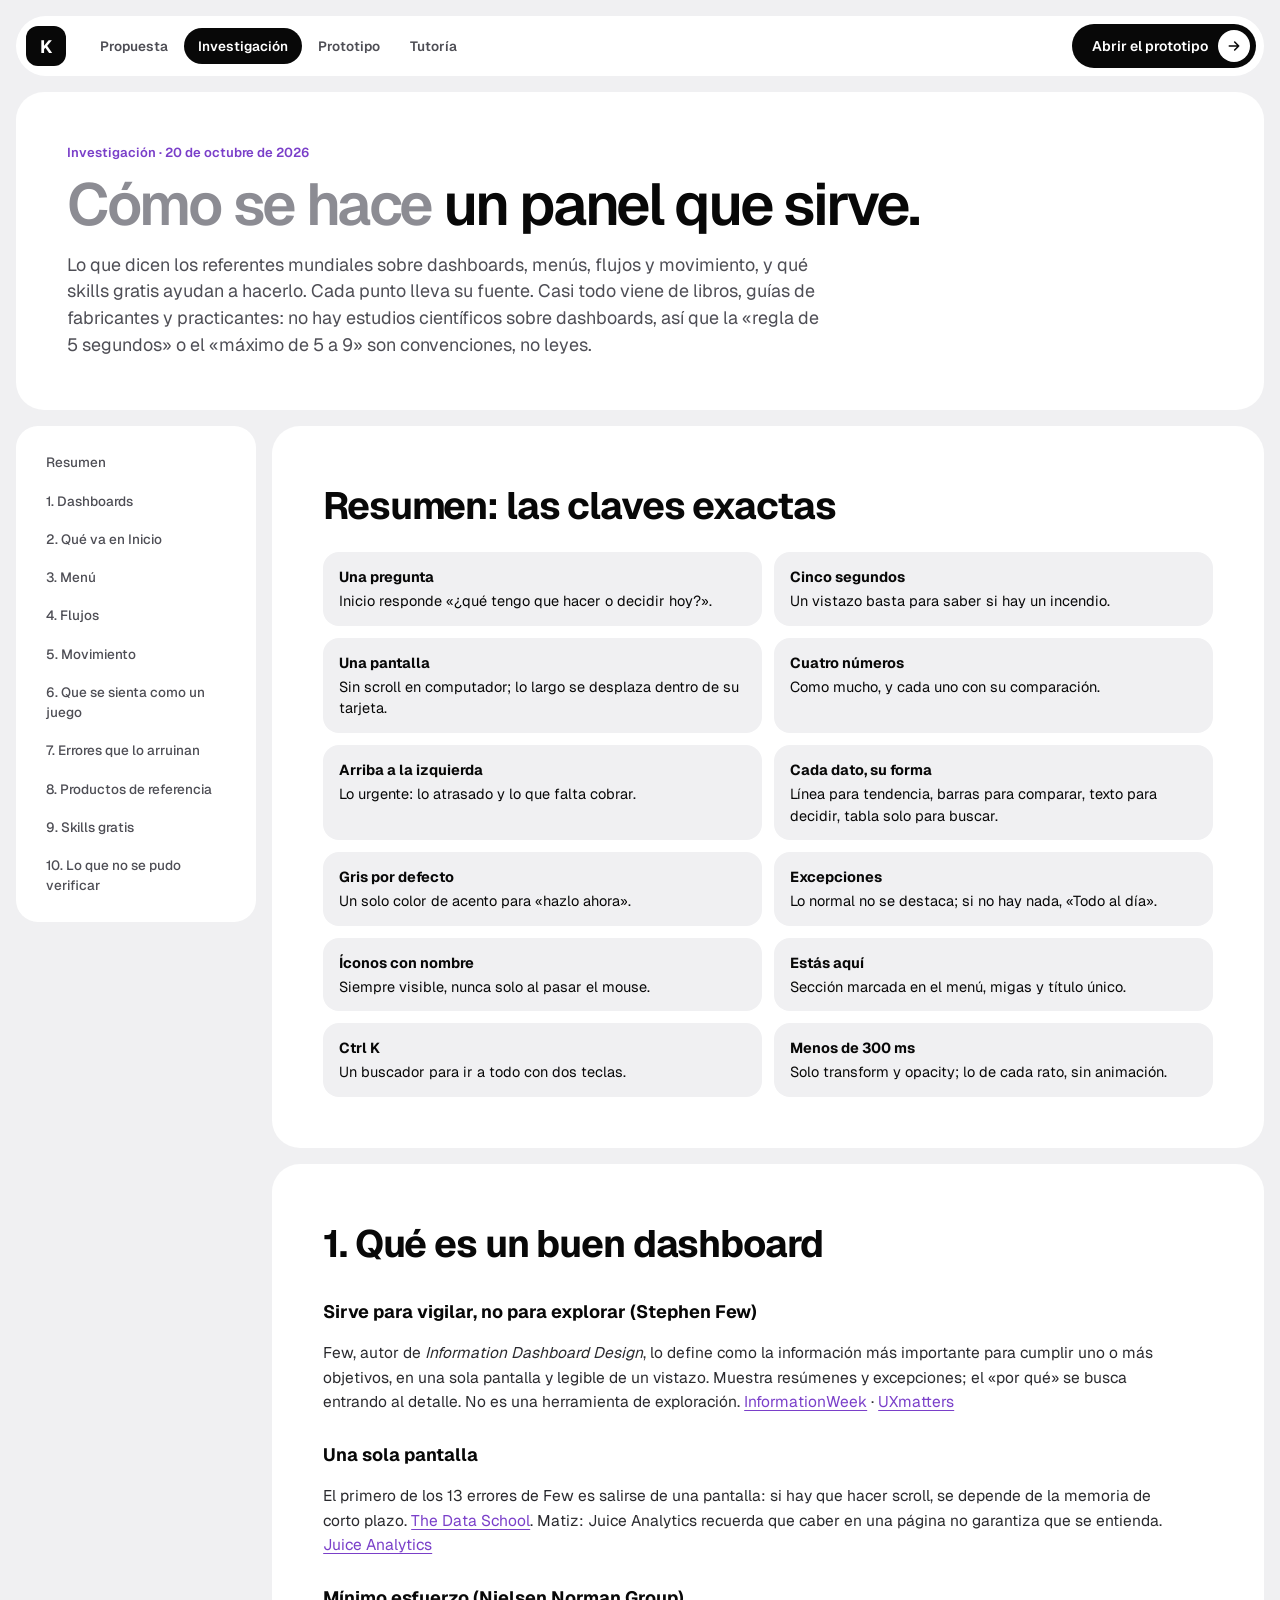
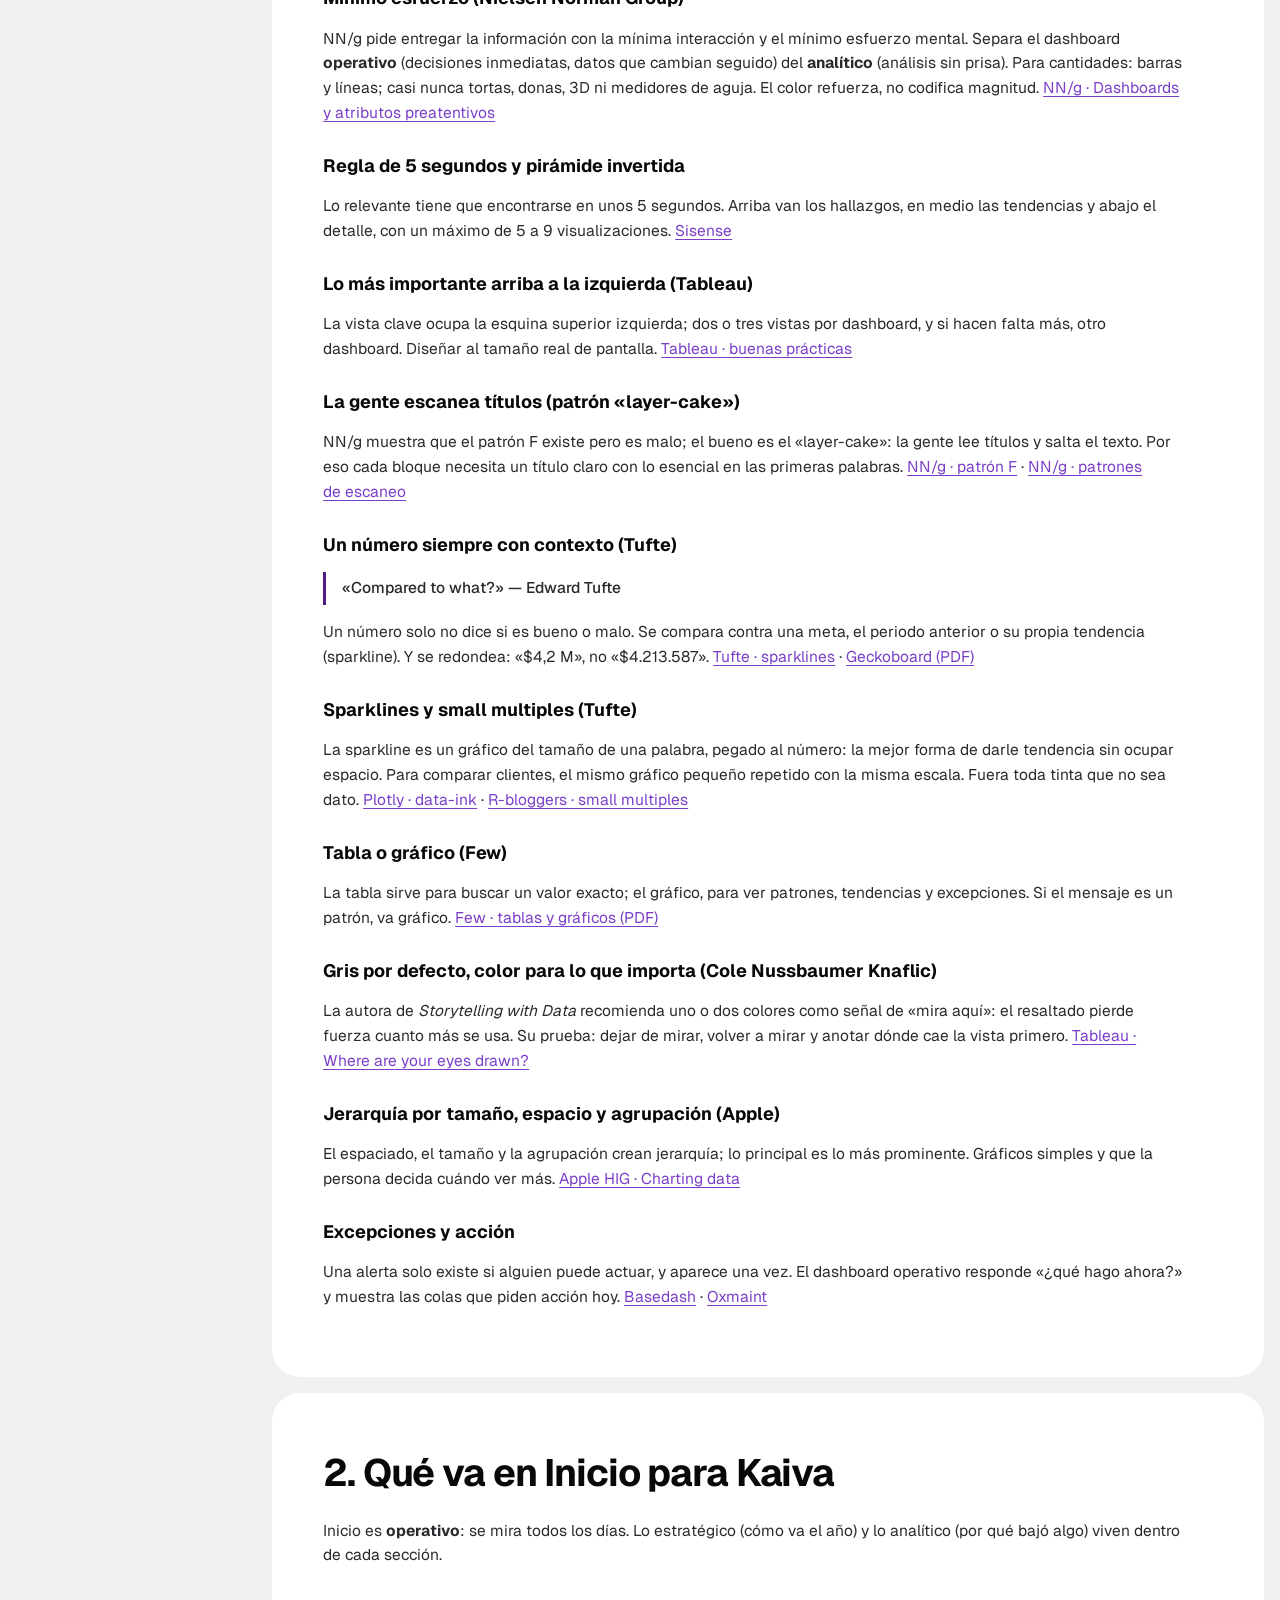
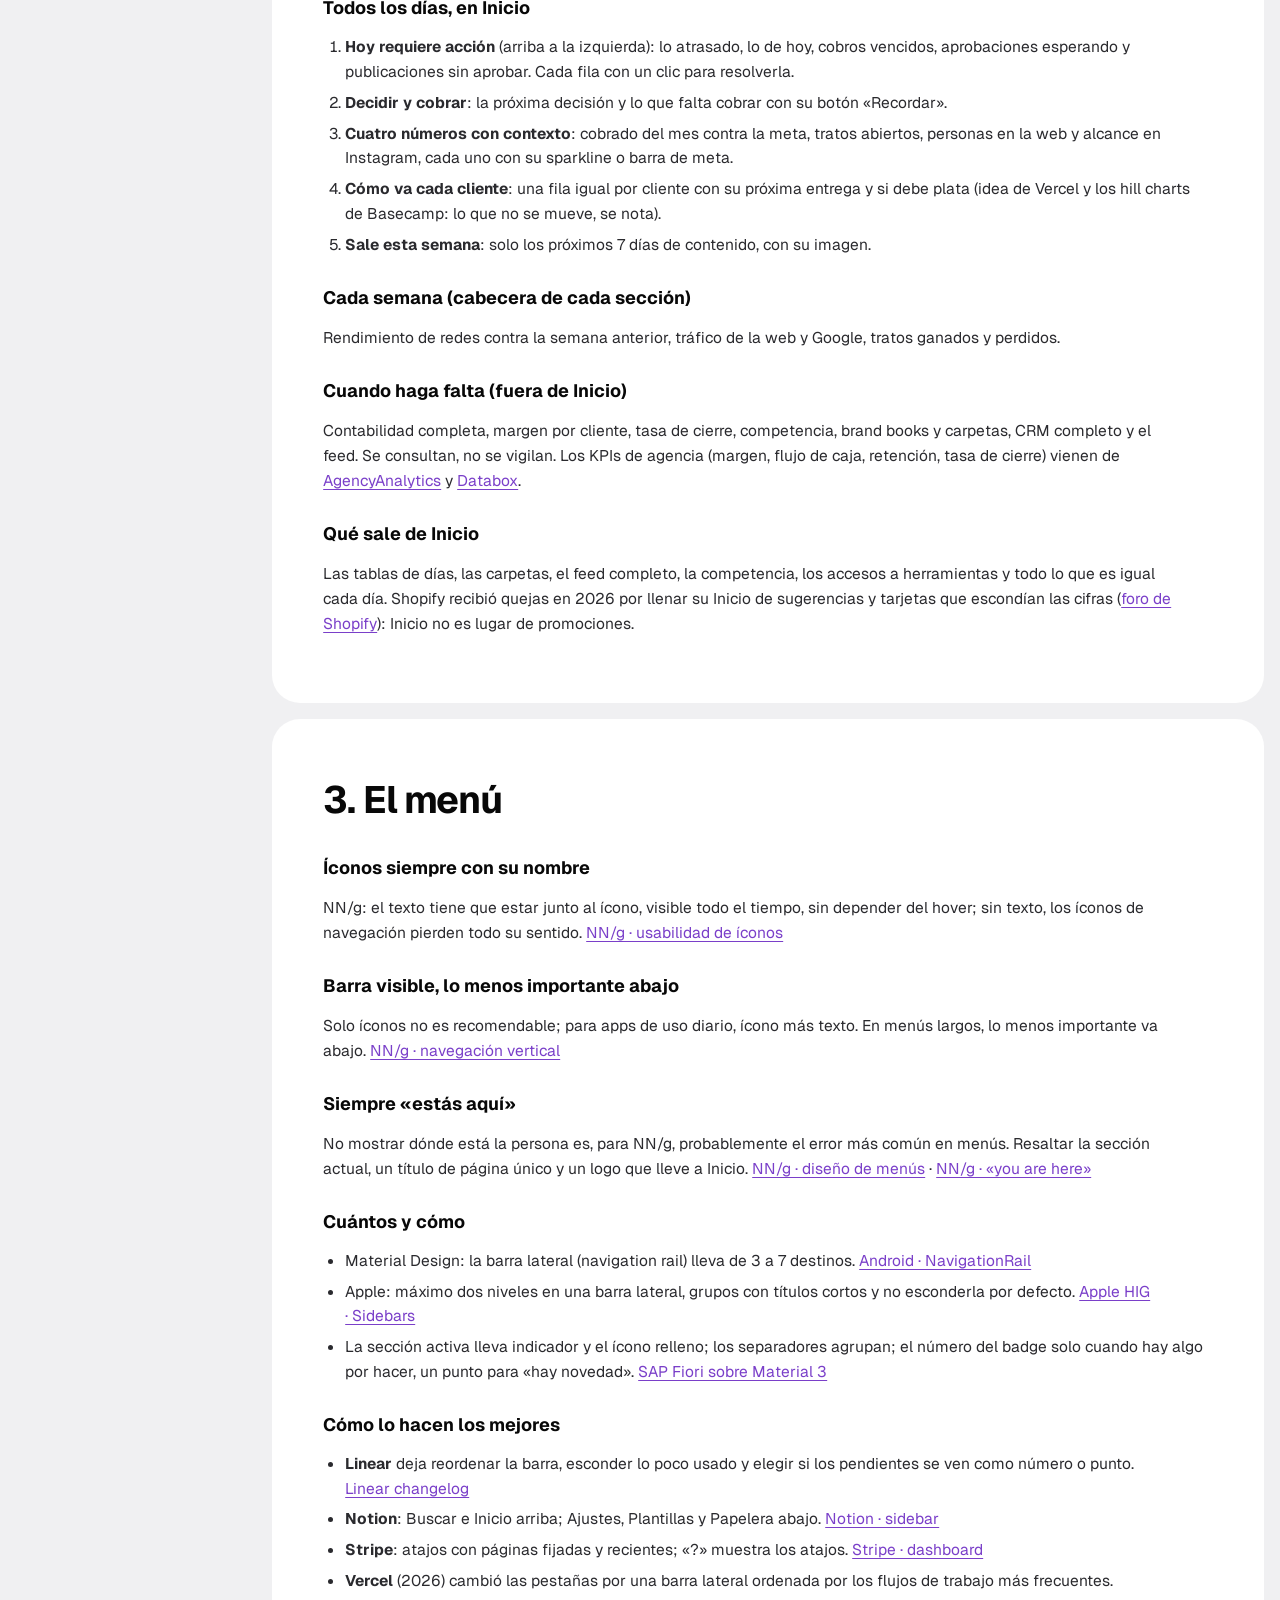
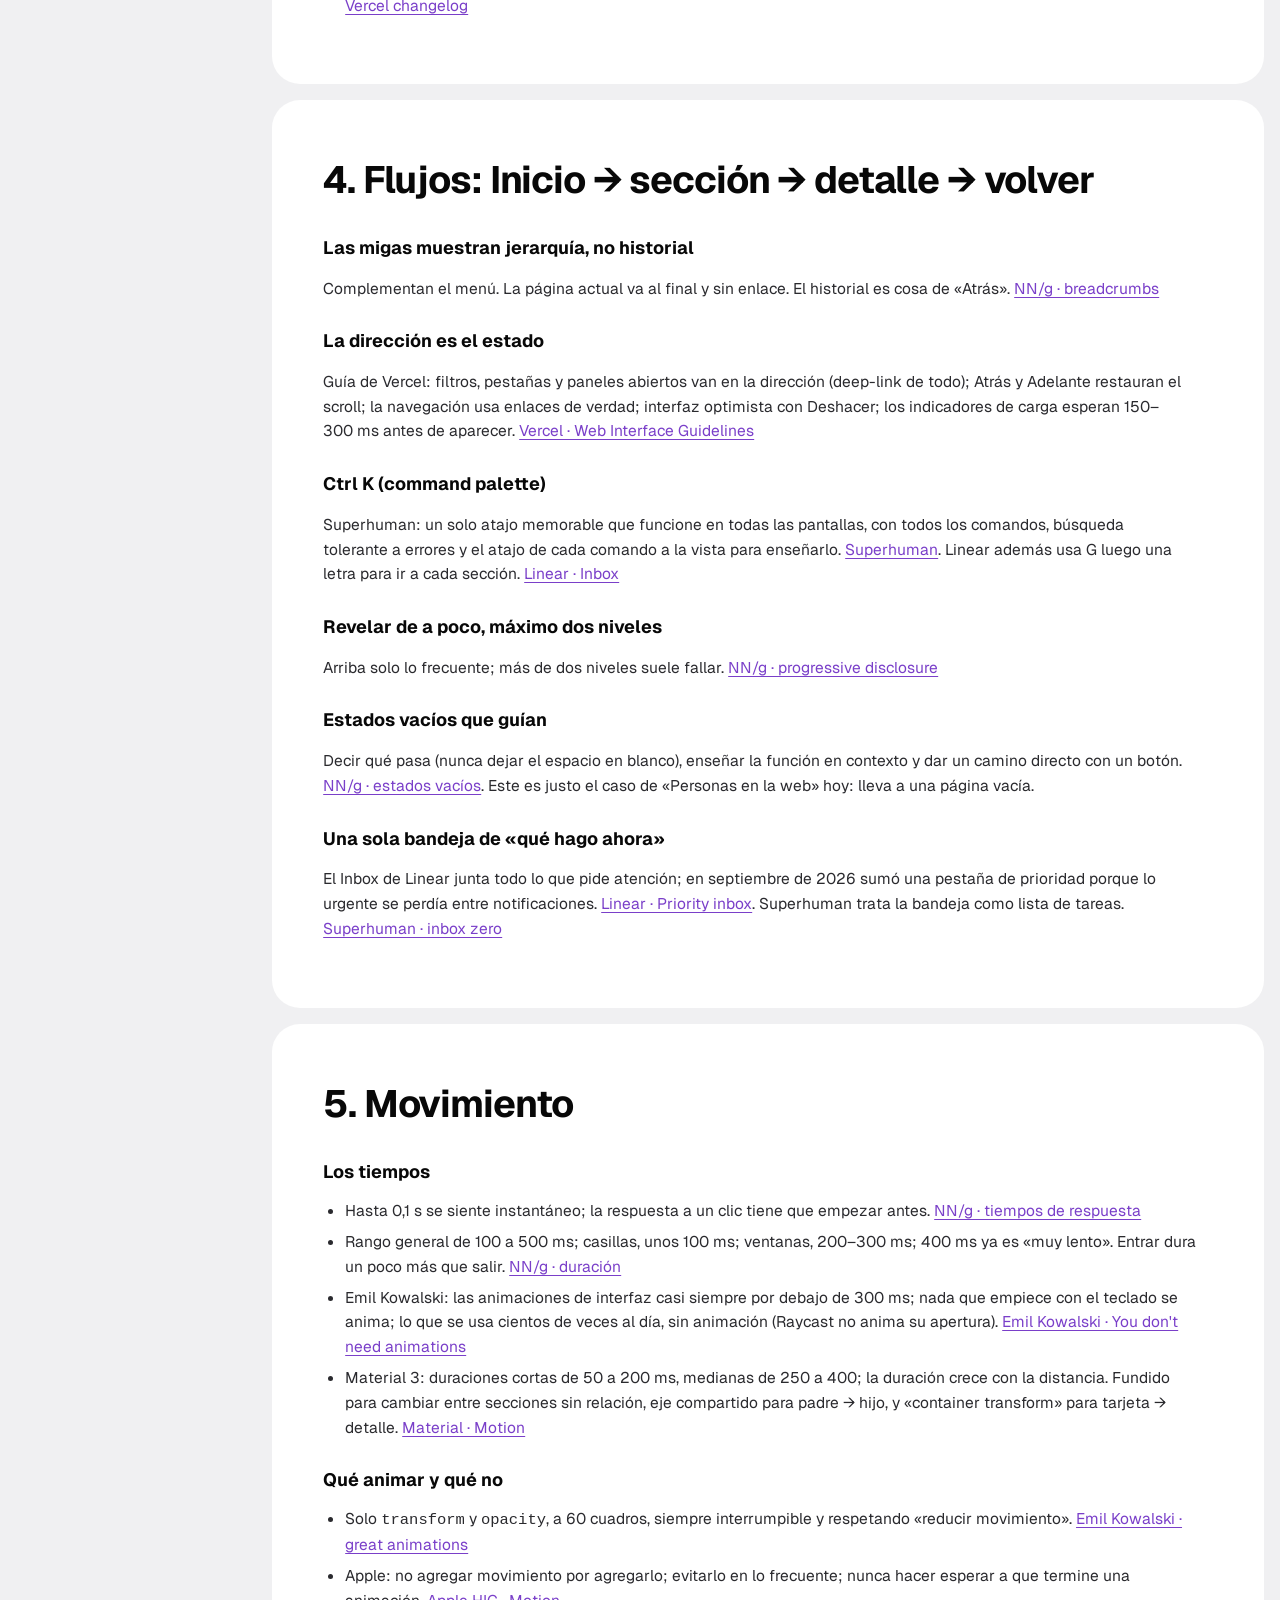
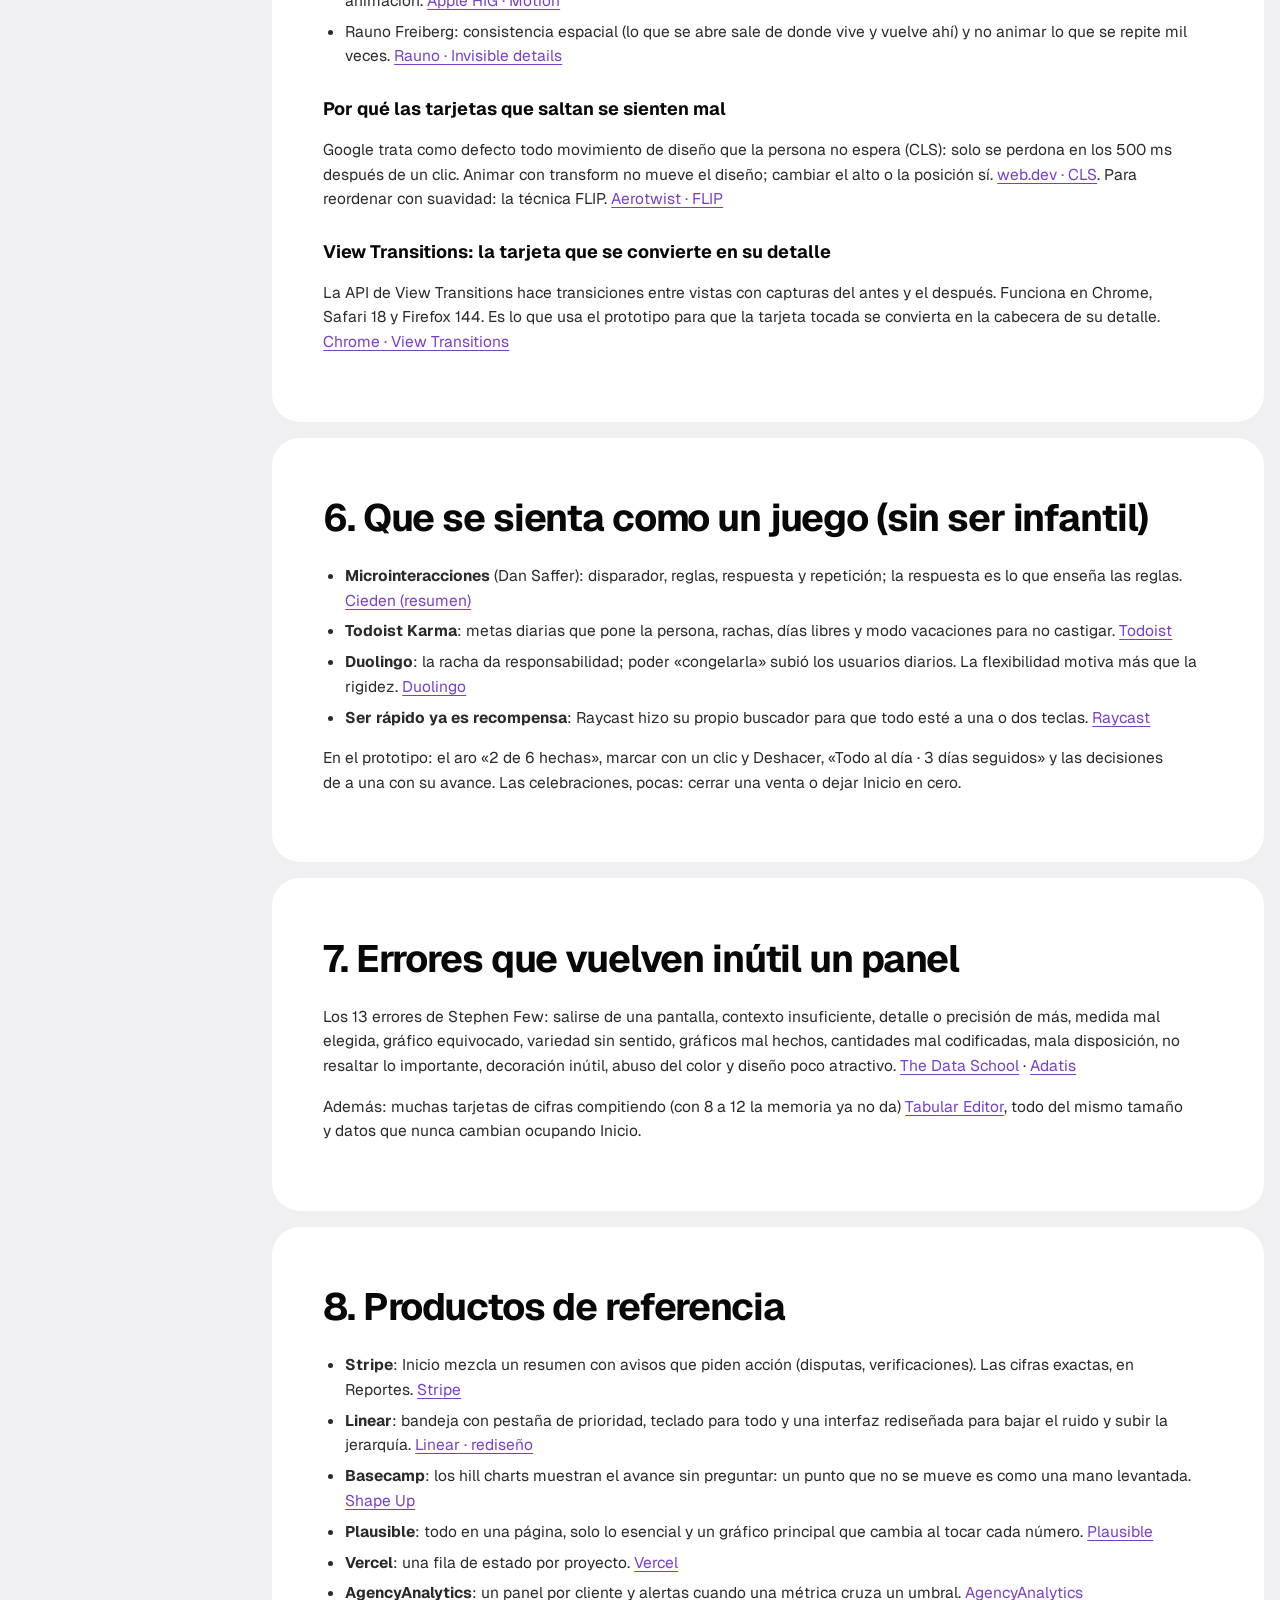
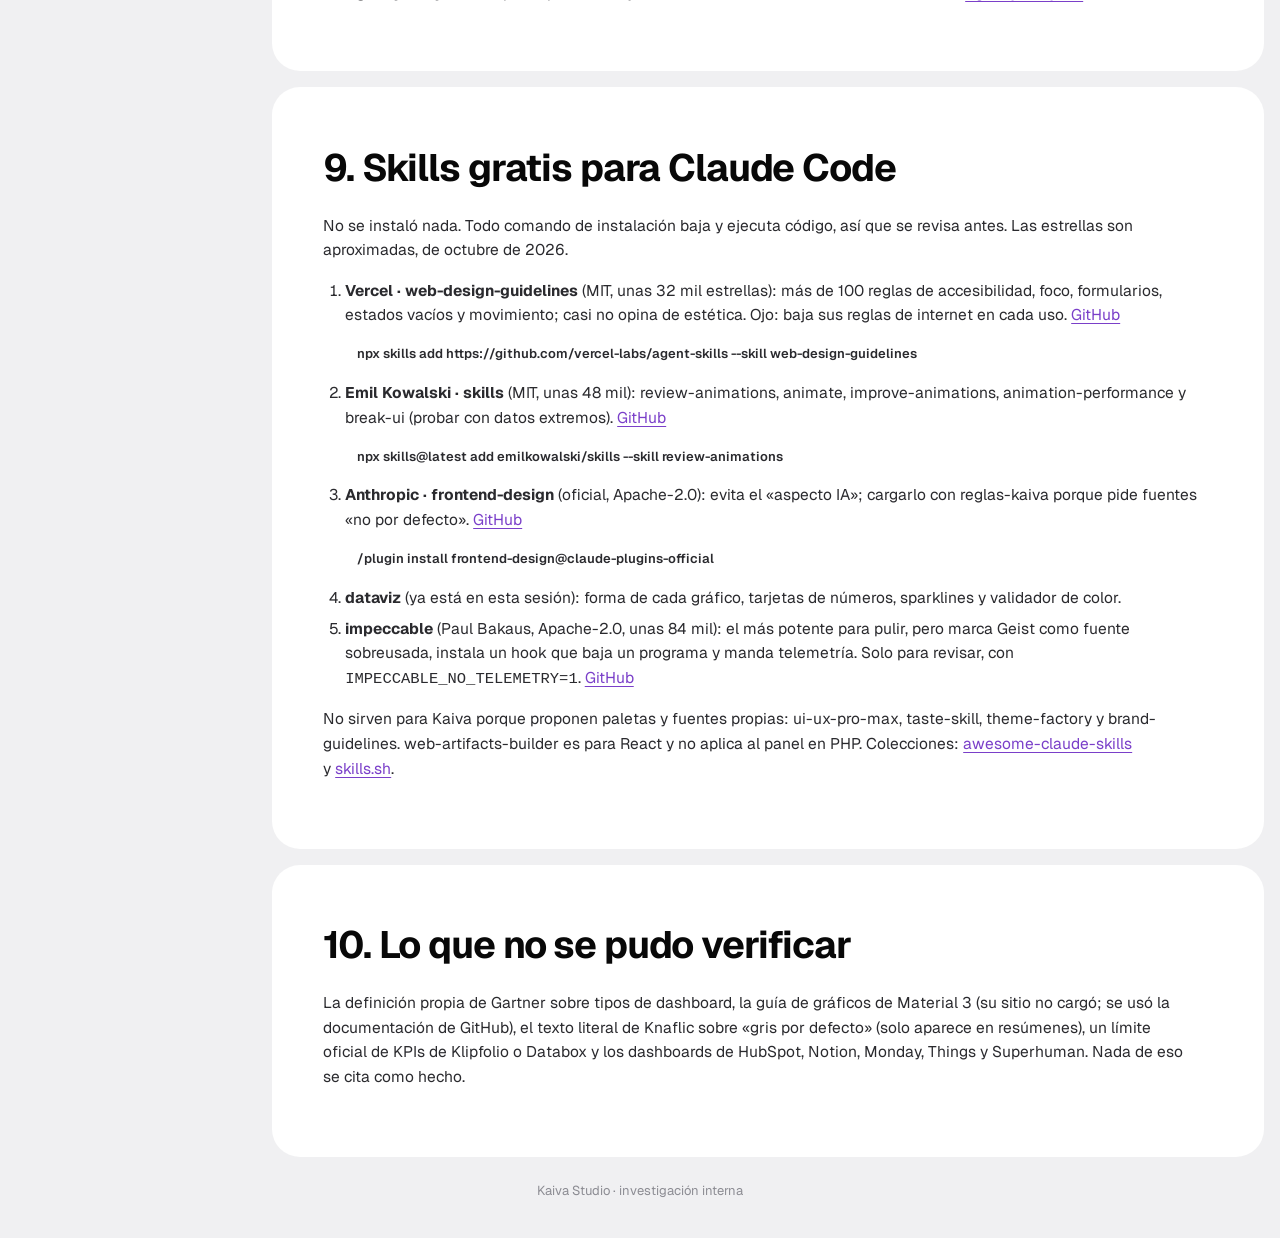
==== commit 39049f16: "Tutoría: por qué cada cosa va donde va (Inicio y Pendientes, tamaños, colores, espacio, flujo) Co-Au" ====
--- a/investigacion.html
+++ b/investigacion.html
@@ -15,7 +15,7 @@
 <div class="envoltura">
   <header class="barra-sup">
     <a class="k" href="index.html">K</a>
-    <nav><a href="index.html">Propuesta</a><a class="activo" href="investigacion.html">Investigación</a><a href="app/">Prototipo</a></nav>
+    <nav><a href="index.html">Propuesta</a><a class="activo" href="investigacion.html">Investigación</a><a href="app/">Prototipo</a><a href="tutoria.html">Tutoría</a></nav>
     <a class="pildora" href="app/">Abrir el prototipo<span class="circulo"><svg width="16" height="16" viewBox="0 0 24 24" fill="none" stroke="currentColor" stroke-width="2.4" stroke-linecap="round" stroke-linejoin="round"><path d="M5 12h14M13 6l6 6-6 6"/></svg></span></a>
   </header>
 
